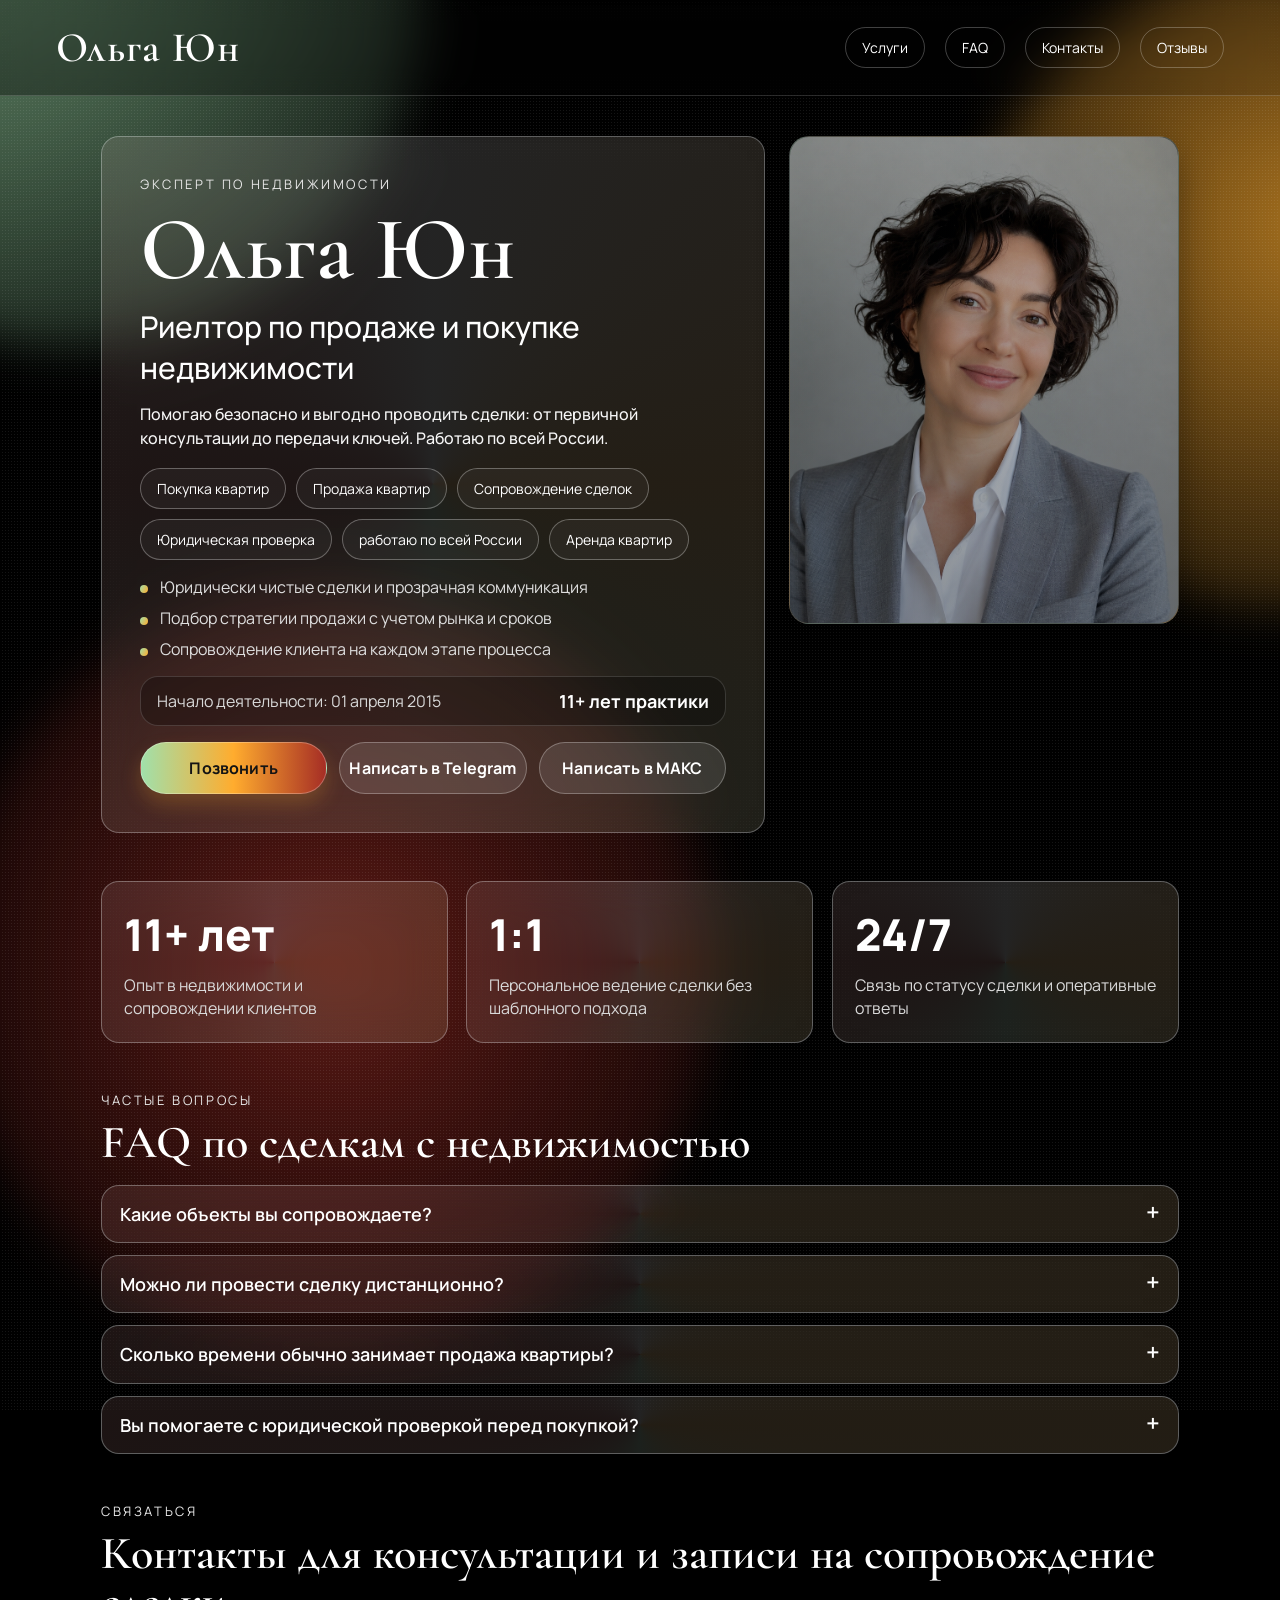
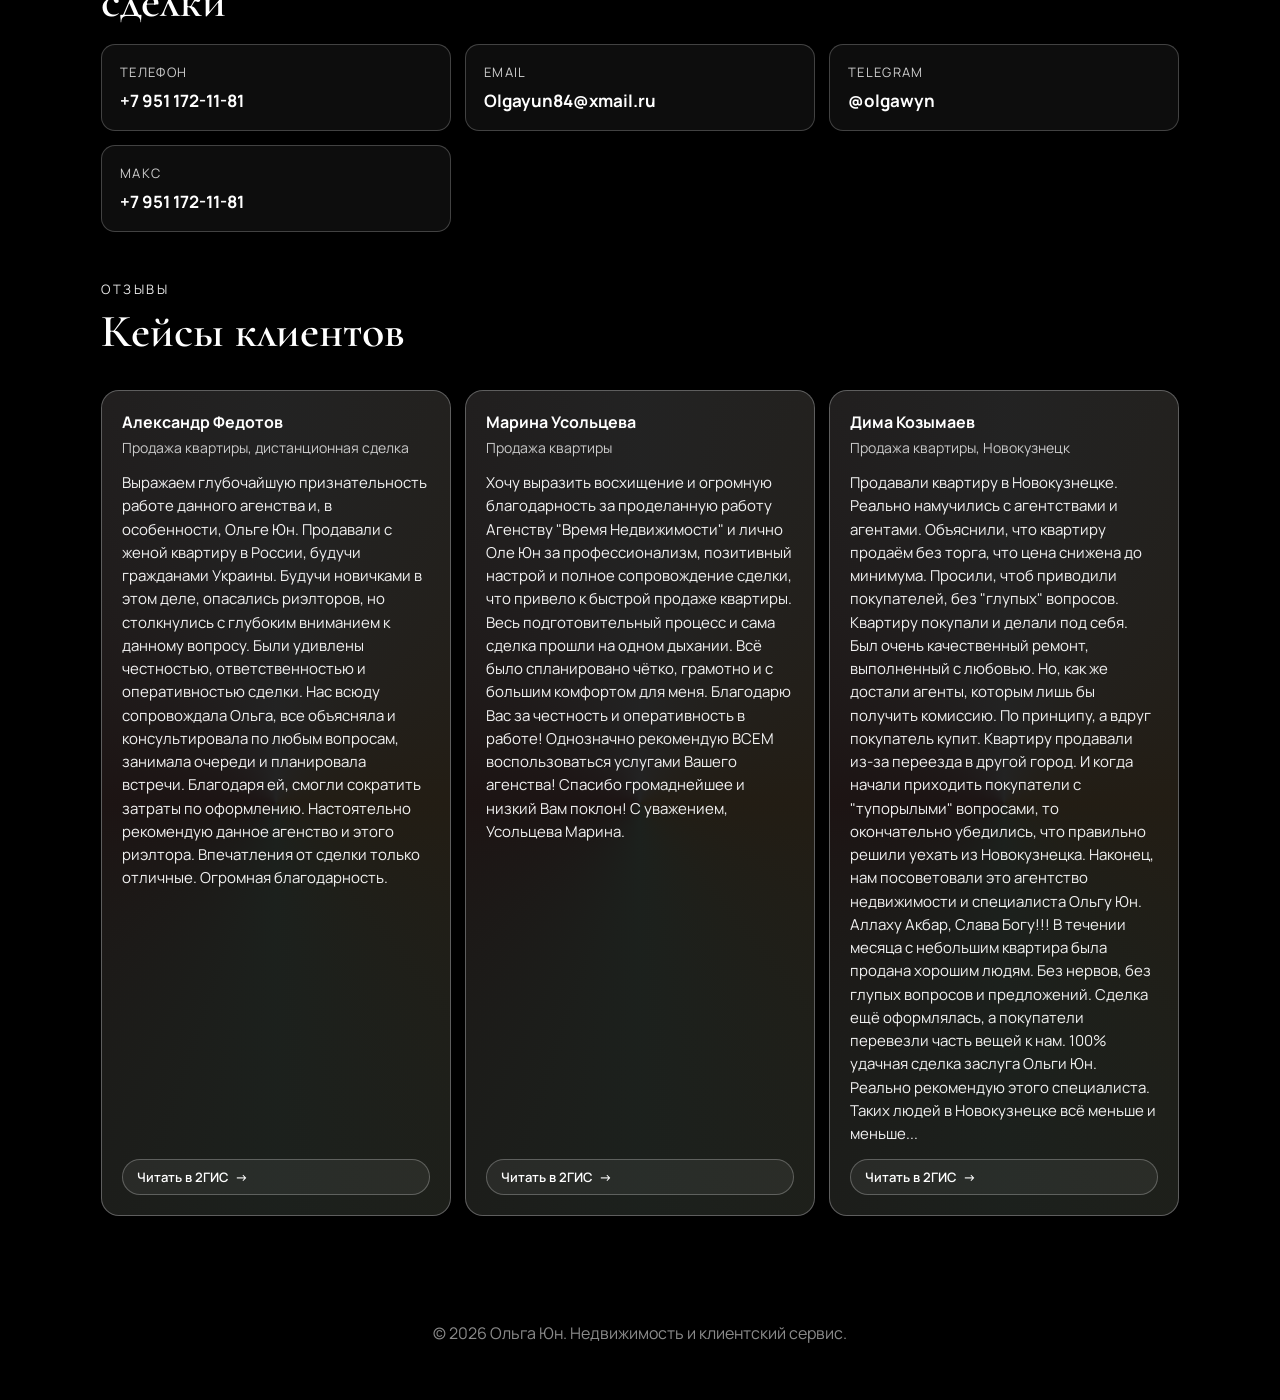
==== index.html @ 1b6e2bd0 "Add files via upload" ====
<!doctype html>
<html lang="ru-RU">
  <head>
    <meta charset="UTF-8" />
    <meta name="viewport" content="width=device-width, initial-scale=1.0" />
    <meta name="robots" content="index,follow,max-image-preview:large,max-snippet:-1,max-video-preview:-1" />
    <meta name="googlebot" content="index,follow,max-image-preview:large,max-snippet:-1,max-video-preview:-1" />
    <meta name="yandex" content="index,follow" />
    <meta name="author" content="Ольга Юн" />
    <meta name="theme-color" content="#000000" />
    <meta name="format-detection" content="telephone=yes" />
    <meta name="geo.region" content="RU" />
    <meta name="geo.placename" content="Россия" />
    <meta name="yandex-verification" content="b5b67bde465d5dd8" />

    <link rel="apple-touch-icon" sizes="180x180" href="/apple-touch-icon.png" />
    <link rel="icon" type="image/png" sizes="32x32" href="/favicon-32x32.png" />
    <link rel="icon" type="image/png" sizes="16x16" href="/favicon-16x16.png" />
    <link rel="icon" href="/favicon.ico" />
    <link rel="manifest" href="/site.webmanifest" />
    <link rel="canonical" href="https://olga-yun.ru/" />
    <link rel="alternate" hreflang="ru-RU" href="https://olga-yun.ru/" />
    <link rel="alternate" hreflang="x-default" href="https://olga-yun.ru/" />

    <link rel="preload" as="image" href="/image.png" fetchpriority="high" />

    <meta
      name="description"
      content="Риелтор Ольга Юн: покупка, продажа и юридически безопасное сопровождение сделок с недвижимостью по всей России. 11+ лет практики."
    />
    <meta
      name="keywords"
      content="риелтор, агент по недвижимости, продажа квартиры, купить квартиру, сопровождение сделки недвижимость, дистанционная сделка, риелтор по всей России"
    />

    <meta property="og:type" content="website" />
    <meta property="og:locale" content="ru_RU" />
    <meta property="og:site_name" content="Ольга Юн — Риелтор" />
    <meta
      property="og:title"
      content="Риелтор Ольга Юн — работаю по всей России"
    />
    <meta
      property="og:description"
      content="Профессиональное сопровождение покупки и продажи недвижимости: оценка, проверка документов, безопасные расчеты и сделка под ключ."
    />
    <meta property="og:url" content="https://olga-yun.ru/" />
    <meta property="og:image" content="https://olga-yun.ru/android-chrome-512x512.png" />
    <meta property="og:image:width" content="512" />
    <meta property="og:image:height" content="512" />
    <meta property="og:image:alt" content="Ольга Юн — риелтор" />

    <meta name="twitter:card" content="summary_large_image" />
    <meta
      name="twitter:title"
      content="Риелтор Ольга Юн — работаю по всей России"
    />
    <meta
      name="twitter:description"
      content="Сделки с недвижимостью по всей России: от стратегии продажи до передачи ключей."
    />
    <meta name="twitter:image" content="https://olga-yun.ru/android-chrome-512x512.png" />

    <title>Риелтор Ольга Юн | Сопровождение сделок с недвижимостью по всей России</title>
    <script type="module" crossorigin src="/index-CGpT41GU.js"></script>
    <link rel="stylesheet" crossorigin href="/index-ec7ZWQae.css">
  </head>
  <body>
    <div id="root"><div class="page-shell"><div class="backdrop" aria-hidden="true"><div class="orb orb-a"></div><div class="orb orb-b"></div><div class="orb orb-c"></div><div class="grain"></div></div><header class="top-nav"><span class="brand-mark">Ольга Юн</span><nav><a href="#services">Услуги</a><a href="#faq">FAQ</a><a href="#contacts">Контакты</a><a href="#reviews">Отзывы</a></nav></header><main class="content"><section id="services" class="hero-grid"><section class="photo-card reveal" data-reveal="true"><div class="photo-frame photo-frame--portrait"><img class="photo-image" src="/image.png" alt="Портрет Ольги Юн" loading="eager"/><div class="photo-edge-shade" aria-hidden="true"></div></div></section><article class="hero-card glass-card reveal" data-reveal="true"><p class="eyebrow">Эксперт по недвижимости</p><h1>Ольга Юн</h1><p class="lead">Риелтор по продаже и покупке недвижимости</p><p class="description">Помогаю безопасно и выгодно проводить сделки: от первичной консультации до передачи ключей. Работаю по всей России.</p><div class="tag-row"><span class="activity-tag">Покупка квартир</span><span class="activity-tag">Продажа квартир</span><span class="activity-tag">Сопровождение сделок</span><span class="activity-tag">Юридическая проверка</span><span class="activity-tag">работаю по всей России</span><span class="activity-tag">Аренда квартир</span></div><ul class="value-list"><li>Юридически чистые сделки и прозрачная коммуникация</li><li>Подбор стратегии продажи с учетом рынка и сроков</li><li>Сопровождение клиента на каждом этапе процесса</li></ul><div class="experience-line"><span>Начало деятельности: <!-- -->01 апреля 2015</span><strong>11<!-- -->+ лет практики</strong></div><div class="actions"><a class="primary-btn" href="tel:+79511721181">Позвонить</a><a class="ghost-btn" href="https://t.me/olgawyn" target="_blank" rel="noreferrer">Написать в Telegram</a><a class="ghost-btn" href="https://max.ru/u/f9LHodD0cOJdbl1NSS8zZmJtOGxijgiGOlLNstz_nhcj_lwuU9fuco1yhjs" target="_blank" rel="noreferrer">Написать в МАКС</a></div></article></section><section class="metrics reveal" data-reveal="true"><article class="metric-card glass-card"><p class="metric-value">11+ лет</p><p class="metric-caption">Опыт в недвижимости и сопровождении клиентов</p></article><article class="metric-card glass-card"><p class="metric-value">1:1</p><p class="metric-caption">Персональное ведение сделки без шаблонного подхода</p></article><article class="metric-card glass-card"><p class="metric-value">24/7</p><p class="metric-caption">Связь по статусу сделки и оперативные ответы</p></article></section><section id="faq" class="faq-section reveal" data-reveal="true"><header class="section-heading"><p class="eyebrow">Частые вопросы</p><h2>FAQ по сделкам с недвижимостью</h2></header><div class="faq-grid"><details class="faq-card glass-card reveal faq-card--reveal" data-reveal="true" style="transition-delay:90ms;transition-duration:620ms, 620ms;--reveal-x:-22px;--reveal-y:18px"><summary>Какие объекты вы сопровождаете?</summary><p>Сопровождаю сделки с квартирами и частными домами: от оценки объекта и маркетинга до безопасных расчетов и передачи ключей. Работаю по всей России.</p></details><details class="faq-card glass-card reveal faq-card--reveal" data-reveal="true" style="transition-delay:220ms;transition-duration:700ms, 700ms;--reveal-x:22px;--reveal-y:28px"><summary>Можно ли провести сделку дистанционно?</summary><p>Да. Для собственников и покупателей из любого города выстраиваю дистанционный процесс с онлайн-проверкой документов, доверенностями и поэтапным контролем сделки.</p></details><details class="faq-card glass-card reveal faq-card--reveal" data-reveal="true" style="transition-delay:350ms;transition-duration:620ms, 620ms;--reveal-x:-22px;--reveal-y:38px"><summary>Сколько времени обычно занимает продажа квартиры?</summary><p>Срок зависит от локации, цены и состояния объекта. На старте формирую стратегию с прогнозом по срокам экспозиции и планом действий для ускорения продажи.</p></details><details class="faq-card glass-card reveal faq-card--reveal" data-reveal="true" style="transition-delay:480ms;transition-duration:700ms, 700ms;--reveal-x:22px;--reveal-y:18px"><summary>Вы помогаете с юридической проверкой перед покупкой?</summary><p>Да. Проверяю собственников, историю перехода прав, обременения и риски по документам, чтобы минимизировать вероятность оспаривания сделки в будущем.</p></details></div></section><section id="contacts" class="contacts reveal" data-reveal="true"><header class="section-heading"><p class="eyebrow">Связаться</p><h2>Контакты для консультации и записи на сопровождение сделки</h2></header><ul class="contact-links"><li><a href="tel:+79511721181" rel="noreferrer"><span>Телефон</span><strong>+7 951 172-11-81</strong></a></li><li><a href="mailto:Olgayun84@xmail.ru" rel="noreferrer"><span>Email</span><strong>Olgayun84@xmail.ru</strong></a></li><li><a href="https://t.me/olgawyn" target="_blank" rel="noreferrer"><span>Telegram</span><strong>@olgawyn</strong></a></li><li><a href="https://max.ru/u/f9LHodD0cOJdbl1NSS8zZmJtOGxijgiGOlLNstz_nhcj_lwuU9fuco1yhjs" target="_blank" rel="noreferrer"><span>МАКС</span><strong>+7 951 172-11-81</strong></a></li></ul></section><section id="reviews"><section class="reviews reveal" data-reveal="true"><header class="section-heading"><p class="eyebrow">Отзывы</p><h2>Кейсы клиентов</h2></header><div class="reviews-grid"><article class="review-card glass-card"><div class="review-meta"><strong>Александр Федотов</strong><span>Продажа квартиры, дистанционная сделка</span></div><p class="review-text">Выражаем глубочайшую признательность работе данного агенства и, в особенности, Ольге Юн. Продавали с женой квартиру в России, будучи гражданами Украины. Будучи новичками в этом деле, опасались риэлторов, но столкнулись с глубоким вниманием к данному вопросу. Были удивлены честностью, ответственностью и оперативностью сделки. Нас всюду сопровождала Ольга, все объясняла и консультировала по любым вопросам, занимала очереди и планировала встречи. Благодаря ей, смогли сократить затраты по оформлению. Настоятельно рекомендую данное агенство и этого риэлтора. Впечатления от сделки только отличные. Огромная благодарность.</p><a class="review-source" href="https://2gis.com/reviews/844954211502492/review/12868748" target="_blank" rel="noopener noreferrer">Читать в 2ГИС<span aria-hidden="true">→</span></a></article><article class="review-card glass-card"><div class="review-meta"><strong>Марина Усольцева</strong><span>Продажа квартиры</span></div><p class="review-text">Хочу выразить восхищение и огромную благодарность за проделанную работу Агенству &quot;Время Недвижимости&quot; и лично Оле Юн за профессионализм, позитивный настрой и полное сопровождение сделки, что привело к быстрой продаже квартиры. Весь подготовительный процесс и сама сделка прошли на одном дыхании. Всё было спланировано чётко, грамотно и с большим комфортом для меня. Благодарю Вас за честность и оперативность в работе! Однозначно рекомендую ВСЕМ воспользоваться услугами Вашего агенства! Спасибо громаднейшее и низкий Вам поклон! С уважением, Усольцева Марина.</p><a class="review-source" href="https://2gis.ru/novokuznetsk/firm/844954211502492/tab/reviews/review/8947199" target="_blank" rel="noopener noreferrer">Читать в 2ГИС<span aria-hidden="true">→</span></a></article><article class="review-card glass-card"><div class="review-meta"><strong>Дима Козымаев</strong><span>Продажа квартиры, Новокузнецк</span></div><p class="review-text">Продавали квартиру в Новокузнецке. Реально намучились с агентствами и агентами. Объяснили, что квартиру продаём без торга, что цена снижена до минимума. Просили, чтоб приводили покупателей, без &quot;глупых&quot; вопросов. Квартиру покупали и делали под себя. Был очень качественный ремонт, выполненный с любовью. Но, как же достали агенты, которым лишь бы получить комиссию. По принципу, а вдруг покупатель купит. Квартиру продавали из-за переезда в другой город. И когда начали приходить покупатели с &quot;тупорылыми&quot; вопросами, то окончательно убедились, что правильно решили уехать из Новокузнецка. Наконец, нам посоветовали это агентство недвижимости и специалиста Ольгу Юн. Аллаху Акбар, Слава Богу!!! В течении месяца с небольшим квартира была продана хорошим людям. Без нервов, без глупых вопросов и предложений. Сделка ещё оформлялась, а покупатели перевезли часть вещей к нам. 100% удачная сделка заслуга Ольги Юн. Реально рекомендую этого специалиста. Таких людей в Новокузнецке всё меньше и меньше...</p><a class="review-source" href="https://2gis.ru/novokuznetsk/firm/844954211502492/tab/reviews/review/9299232" target="_blank" rel="noopener noreferrer">Читать в 2ГИС<span aria-hidden="true">→</span></a></article></div></section></section><script type="application/ld+json">{"@context":"https://schema.org","@type":"RealEstateAgent","@id":"https://olga-yun.ru/#realestateagent","name":"Ольга Юн","description":"Помогаю безопасно и выгодно проводить сделки: от первичной консультации до передачи ключей. Работаю по всей России.","areaServed":[{"@type":"Country","name":"Россия"}],"address":{"@type":"PostalAddress","addressCountry":"RU"},"telephone":"+7 951 172-11-81","email":"Olgayun84@xmail.ru","url":"https://olga-yun.ru/","image":"https://olga-yun.ru/image.png","priceRange":"₽₽","openingHoursSpecification":[{"@type":"OpeningHoursSpecification","dayOfWeek":["Monday","Tuesday","Wednesday","Thursday","Friday","Saturday","Sunday"],"opens":"09:00","closes":"21:00"}],"sameAs":["https://t.me/olgawyn"],"knowsAbout":["Продажа квартиры","Покупка недвижимости","Юридическое сопровождение сделки","Подбор недвижимости","Дистанционные сделки с недвижимостью"],"makesOffer":[{"@type":"Offer","itemOffered":{"@type":"Service","name":"Продажа квартир и вторичной недвижимости","description":"Помогаю оценить объект, подготовить пакет документов и согласовать безопасную форму расчетов по сделке.","areaServed":{"@type":"Country","name":"Россия"}}},{"@type":"Offer","itemOffered":{"@type":"Service","name":"Подбор и покупка недвижимости","description":"Сопровождаю покупателя от первичного брифа до регистрации права собственности с учетом бюджета и сроков.","areaServed":{"@type":"Country","name":"Россия"}}},{"@type":"Offer","itemOffered":{"@type":"Service","name":"Дистанционные сделки и сложные цепочки","description":"Веду удаленное сопровождение и цепочки с несколькими участниками, чтобы сделка прошла в запланированные сроки.","areaServed":{"@type":"Country","name":"Россия"}}},{"@type":"Offer","itemOffered":{"@type":"Service","name":"Юридическое сопровождение сделок","description":"Помогаю провести продажу, покупку или обмен недвижимости с фокусом на юридическую безопасность и прозрачные расчеты между сторонами.","areaServed":{"@type":"Country","name":"Россия"}}}]}</script><script type="application/ld+json">{"@context":"https://schema.org","@type":"Person","@id":"https://olga-yun.ru/#person","name":"Ольга Юн","jobTitle":"Риелтор по продаже и покупке недвижимости","description":"Помогаю безопасно и выгодно проводить сделки: от первичной консультации до передачи ключей. Работаю по всей России.","image":"https://olga-yun.ru/image.png","telephone":"+7 951 172-11-81","email":"Olgayun84@xmail.ru","url":"https://olga-yun.ru/","sameAs":["https://t.me/olgawyn"],"worksFor":{"@id":"https://olga-yun.ru/#realestateagent"},"areaServed":"Вся Россия"}</script><script type="application/ld+json">{"@context":"https://schema.org","@type":"BreadcrumbList","itemListElement":[{"@type":"ListItem","position":1,"name":"Главная","item":"https://olga-yun.ru/"},{"@type":"ListItem","position":2,"name":"Услуги риелтора","item":"https://olga-yun.ru/#services"},{"@type":"ListItem","position":3,"name":"FAQ","item":"https://olga-yun.ru/#faq"},{"@type":"ListItem","position":4,"name":"Контакты","item":"https://olga-yun.ru/#contacts"}]}</script><script type="application/ld+json">{"@context":"https://schema.org","@type":"FAQPage","mainEntity":[{"@type":"Question","name":"Какие объекты вы сопровождаете?","acceptedAnswer":{"@type":"Answer","text":"Сопровождаю сделки с квартирами и частными домами: от оценки объекта и маркетинга до безопасных расчетов и передачи ключей. Работаю по всей России."}},{"@type":"Question","name":"Можно ли провести сделку дистанционно?","acceptedAnswer":{"@type":"Answer","text":"Да. Для собственников и покупателей из любого города выстраиваю дистанционный процесс с онлайн-проверкой документов, доверенностями и поэтапным контролем сделки."}},{"@type":"Question","name":"Сколько времени обычно занимает продажа квартиры?","acceptedAnswer":{"@type":"Answer","text":"Срок зависит от локации, цены и состояния объекта. На старте формирую стратегию с прогнозом по срокам экспозиции и планом действий для ускорения продажи."}},{"@type":"Question","name":"Вы помогаете с юридической проверкой перед покупкой?","acceptedAnswer":{"@type":"Answer","text":"Да. Проверяю собственников, историю перехода прав, обременения и риски по документам, чтобы минимизировать вероятность оспаривания сделки в будущем."}}]}</script></main><footer class="footer"><p>© <!-- -->2026<!-- --> <!-- -->Ольга Юн<!-- -->. Недвижимость и клиентский сервис.</p></footer></div></div>
  </body>
</html>
---- index-ec7ZWQae.css ----
@import"https://fonts.googleapis.com/css2?family=Cormorant+Garamond:wght@500;600;700&family=Manrope:wght@300;400;500;600;700;800&display=swap";:root{--color-midnight-canvas: #000000;--color-frost-white: #ffffff;--color-deep-shadow: #181818;--color-whisper-gray: #8b8b8b;--color-misty-gray: #636363;--gradient-deep-ocean-gradient: linear-gradient( 90deg, rgb(160, 224, 171), rgb(255, 172, 46) 50%, rgb(165, 45, 37) );--font-roobert: "Manrope", ui-sans-serif, system-ui, -apple-system, sans-serif;--font-raleway: "Cormorant Garamond", "Times New Roman", serif;--text-body: 16px;--page-max-width: 1078px;--radius-card: 18px;--radius-pill: 75.024px;--glass-bg: rgba(255, 255, 255, .07);--glass-border: rgba(255, 255, 255, .32);--section-gap: 48px;--header-bg: linear-gradient(90deg, rgba(0, 0, 0, .35), rgba(0, 0, 0, .12))}*{box-sizing:border-box}html,body,#root{min-height:100%}html{scroll-padding-top:104px;background:var(--color-midnight-canvas);overscroll-behavior-y:none}body{position:relative;margin:0;font-family:var(--font-roobert);color:var(--color-frost-white);background:var(--color-midnight-canvas);font-size:var(--text-body);overflow-x:hidden;overscroll-behavior-y:none}body:before{content:"";position:fixed;left:0;right:0;top:0;height:env(safe-area-inset-top,0px);background:var(--header-bg);z-index:10;pointer-events:none}a{color:inherit;text-decoration:none}section[id]{scroll-margin-top:104px}.page-shell{position:relative;isolation:isolate}.backdrop{position:fixed;top:-40vmax;right:-40vmax;bottom:-40vmax;left:-40vmax;z-index:-3;pointer-events:none}.orb{position:absolute;border-radius:50%;mix-blend-mode:screen;filter:blur(24px);opacity:.75;animation:float 16s ease-in-out infinite}.orb-a{width:55vmax;height:55vmax;left:10%;top:8%;background:radial-gradient(circle at 30% 30%,#a0e0abf2,#1212120f)}.orb-b{width:50vmax;height:50vmax;right:8%;top:25%;animation-delay:-5s;background:radial-gradient(circle at 55% 40%,#ffac2ee0,#15151514)}.orb-c{width:60vmax;height:60vmax;left:20%;bottom:3%;animation-delay:-10s;background:radial-gradient(circle at 50% 50%,#a52d25b8,#00000014)}.grain{position:absolute;top:0;right:0;bottom:0;left:0;opacity:.16;background-image:radial-gradient(rgba(255,255,255,.5) .4px,transparent .4px);background-size:3px 3px}.top-nav{position:sticky;top:0;z-index:11;isolation:isolate;display:flex;justify-content:space-between;align-items:center;padding:calc(22px + env(safe-area-inset-top,0px)) clamp(20px,5vw,56px) 22px;-webkit-backdrop-filter:blur(14px);backdrop-filter:blur(14px);border-bottom:1px solid rgba(255,255,255,.16);background:var(--header-bg)}.brand-mark{font-family:var(--font-raleway);font-size:clamp(30px,4vw,42px);font-weight:600;letter-spacing:.02em;white-space:nowrap}.top-nav nav{display:flex;gap:20px;flex-wrap:wrap}.top-nav nav a{padding:10px 16px;border-radius:var(--radius-pill);border:1px solid rgba(255,255,255,.25);font-size:14px;transition:transform .22s ease,background-color .22s ease}.top-nav nav a:hover{transform:translateY(-2px);background-color:#ffffff1f}.content{width:min(var(--page-max-width),calc(100% - 40px));margin:0 auto;padding:40px 0 72px;display:grid;gap:var(--section-gap)}.hero-grid{display:grid;grid-template-columns:minmax(0,1fr) minmax(280px,390px);grid-template-areas:"info photo";gap:24px;align-items:start}.glass-card{--tilt-x: 0deg;--tilt-y: 0deg;position:relative;background:var(--glass-bg);border:1px solid var(--glass-border);border-radius:var(--radius-card);-webkit-backdrop-filter:blur(20px);backdrop-filter:blur(20px);overflow:hidden;transform:perspective(1100px) rotateX(var(--tilt-x)) rotateY(var(--tilt-y));transition:transform .25s ease,border-color .25s ease}.glass-card:before{content:"";position:absolute;top:-120%;right:-30%;bottom:-120%;left:-30%;background:conic-gradient(from 0deg,#ffffff59,#ffac2e59,#a0e0ab59,#a52d2559,#ffffff59);animation:spin 14s linear infinite;opacity:.2}.glass-card>*{position:relative;z-index:1}.hero-card{grid-area:info;padding:clamp(24px,3vw,38px);display:grid;gap:14px}.eyebrow{margin:0;font-size:13px;text-transform:uppercase;letter-spacing:.2em;color:#e7e7e7}.hero-card h1{margin:0;font-family:var(--font-raleway);font-size:clamp(48px,7vw,92px);font-weight:600;line-height:.95}.lead{margin:0;font-size:clamp(20px,2.8vw,30px);font-weight:500}.description{margin:0;max-width:62ch;line-height:1.5;color:#f7f7f7;font-weight:500}.service-territory{margin:0;color:#e5e5e5;font-size:15px;line-height:1.5}.hero-lorem{margin:0;color:#d9d9d9;line-height:1.58;font-size:15px}.tag-row{display:flex;gap:10px;flex-wrap:wrap;margin-top:4px}.activity-tag{border:1px solid rgba(255,255,255,.3);border-radius:var(--radius-pill);padding:10px 16px;font-size:14px;background-color:#ffffff0a}.value-list{margin:2px 0 0;padding:0;list-style:none;display:grid;gap:8px}.value-list li{position:relative;padding-left:20px;color:#dfdfdf;line-height:1.45}.value-list li:before{content:"";position:absolute;left:0;top:.58em;width:8px;height:8px;border-radius:50%;background:linear-gradient(120deg,#a0e0ab,#ffac2e)}.experience-line{display:flex;gap:14px;justify-content:space-between;align-items:center;padding:12px 16px;border-radius:var(--radius-card);background:#00000047;border:1px solid rgba(255,255,255,.15);flex-wrap:wrap}.experience-line span{color:#d9d9d9}.experience-line strong{font-size:18px}.actions{display:flex;gap:12px;flex-wrap:nowrap;margin-top:2px}.primary-btn,.ghost-btn{flex:1 1 0;display:inline-flex;align-items:center;justify-content:center;min-height:52px;min-width:0;border-radius:var(--radius-pill);padding:12px 16px;border:1px solid rgba(255,255,255,.28);font-size:16px;font-weight:700;line-height:1;letter-spacing:.01em;white-space:nowrap;position:relative;overflow:hidden;transition:transform .22s ease,box-shadow .22s ease,background-color .22s ease}.primary-btn{background-image:var(--gradient-deep-ocean-gradient);color:#141414;box-shadow:0 10px 20px #ffac2e38}.ghost-btn{background-color:#ffffff1c;color:#fff}.primary-btn:after,.ghost-btn:after{content:"";position:absolute;top:-40%;right:-40%;bottom:-40%;left:-40%;background:linear-gradient(120deg,#fff0,#ffffff57,#fff0);transform:translate(-110%) rotate(12deg);transition:transform .34s ease}.primary-btn:hover,.ghost-btn:hover{transform:translateY(-2px);box-shadow:0 12px 24px #00000038}.primary-btn:hover:after,.ghost-btn:hover:after{transform:translate(110%) rotate(12deg)}.photo-card{grid-area:photo;align-self:start;justify-self:end;width:min(100%,390px);padding:0;display:block}.photo-frame{width:100%;aspect-ratio:4 / 5;max-width:none;border-radius:20px;border:1px solid rgba(255,255,255,.24);display:block;position:relative;overflow:hidden;isolation:isolate;background:radial-gradient(130% 100% at 14% 12%,#a0e0ab42,#a0e0ab00),radial-gradient(100% 90% at 84% 100%,#ffac2e47,#ffac2e00),#090c0eeb;margin:0;box-shadow:inset 0 0 0 1px #ffffff14,0 16px 34px #00000057}.photo-frame--portrait{background-color:#020406e6}.photo-image{width:100%;height:100%;display:block;object-fit:cover;object-position:center 18%;transform:scale(1.02);filter:saturate(1.06) contrast(1.04)}.photo-fallback{position:absolute;top:0;right:0;bottom:0;left:0;display:grid;place-items:center}.photo-fallback-glow{position:absolute;top:0;right:0;bottom:0;left:0;background:radial-gradient(90% 80% at 20% 14%,#d5e9d938,#d5e9d900),radial-gradient(80% 84% at 84% 90%,#c67e3347,#c67e3300)}.photo-fallback-silhouette{position:absolute;bottom:0;width:76%;height:84%;border-radius:999px 999px 24px 24px;background:linear-gradient(180deg,#e5e8ebf0,#c7cdd4e6);box-shadow:inset 0 0 0 1px #ffffff42}.photo-fallback-silhouette:before{content:"";position:absolute;top:8%;left:50%;width:46%;aspect-ratio:1 / 1;transform:translate(-50%);border-radius:50%;background:linear-gradient(180deg,#f5f8faf5,#e1e6eceb)}.photo-fallback-silhouette:after{content:"";position:absolute;left:50%;bottom:0;width:84%;height:64%;transform:translate(-50%);border-radius:999px 999px 20px 20px;background:linear-gradient(180deg,#232a34eb,#10141af2)}.photo-edge-shade{position:absolute;top:0;right:0;bottom:0;left:0;pointer-events:none;background:linear-gradient(180deg,#05080c0a,#05080c5c),radial-gradient(130% 100% at 0% 50%,#00000038,#0000);z-index:2}.metrics{display:grid;grid-template-columns:repeat(3,minmax(0,1fr));gap:18px}.metric-card{padding:22px;min-height:150px;display:grid;align-content:space-between;gap:10px}.metric-value{margin:0;font-size:clamp(28px,4vw,44px);font-weight:800}.metric-caption{margin:0;color:#dadada;line-height:1.45}.section-heading{display:grid;gap:10px;margin-bottom:18px}.section-heading h2{margin:0;font-size:clamp(28px,4.5vw,46px);font-family:var(--font-raleway);font-weight:600;line-height:1.04}.section-subtext{margin:0;color:#d8d8d8;line-height:1.52;max-width:72ch}.regional-grid{display:grid;grid-template-columns:repeat(3,minmax(0,1fr));gap:14px}.regional-card{padding:18px;display:grid;gap:12px}.regional-card h3{margin:0;font-size:22px;line-height:1.2;font-family:var(--font-raleway);font-weight:600}.regional-card p{margin:0;line-height:1.5;color:#ececec}.regional-card ul{margin:0;padding-left:20px;display:grid;gap:7px}.regional-card li{color:#dfdfdf;line-height:1.45}.faq-grid{display:grid;gap:12px}.faq-card{padding:16px 18px}.faq-card--reveal{transform:translate(var(--reveal-x, 0px),var(--reveal-y, 24px));transition-property:opacity,transform;transition-timing-function:cubic-bezier(.22,1,.36,1)}.faq-card--reveal.is-visible{transform:translate(0)}.faq-card summary{cursor:pointer;font-size:18px;font-weight:600;line-height:1.35;list-style:none;font-family:var(--font-roobert)}.faq-card summary::-webkit-details-marker{display:none}.faq-card summary:after{content:"+";float:right;font-size:24px;line-height:.8}.faq-card[open] summary:after{content:"−"}.faq-card p{margin:12px 0 0;color:#e2e2e2;line-height:1.55}.contact-links{margin:0;padding:0;list-style:none;display:grid;grid-template-columns:repeat(3,minmax(0,1fr));gap:14px}.contact-links li a{display:grid;gap:8px;padding:18px;border-radius:14px;border:1px solid rgba(255,255,255,.22);background:#ffffff0d;transition:transform .22s ease,background-color .22s ease}.contact-links li a:hover{transform:translateY(-3px);background:#ffffff1c}.contact-links span{color:#cdcdcd;font-size:13px;text-transform:uppercase;letter-spacing:.1em}.contact-links strong{font-size:17px;word-break:break-word}.reviews{display:grid;gap:16px}.reviews-grid{display:grid;grid-template-columns:repeat(3,minmax(0,1fr));gap:14px}.review-card{padding:20px;display:grid;gap:14px;grid-template-rows:auto 1fr auto;align-content:start}.review-text{margin:0;line-height:1.55;color:#f2f2f2;font-size:15px;white-space:pre-line}.review-meta{display:grid;gap:5px}.review-meta strong{font-size:16px}.review-meta span{color:#cbcbcb;font-size:14px}.review-source{display:inline-flex;align-items:center;gap:6px;align-self:start;padding:8px 14px;border-radius:var(--radius-pill);border:1px solid rgba(255,255,255,.25);background:#ffffff0f;font-size:13px;font-weight:600;color:#fff;transition:transform .22s ease,background-color .22s ease}.review-source:hover{transform:translateY(-2px);background:#ffffff24}.footer{padding:18px 20px 40px;text-align:center;color:var(--color-whisper-gray)}.reveal{opacity:0;transform:translateY(32px);transition:opacity .56s ease,transform .56s ease}.reveal.is-visible{opacity:1;transform:translateY(0)}@keyframes float{0%,to{transform:translateZ(0) scale(1)}50%{transform:translate3d(0,-4%,0) scale(1.03)}}@keyframes spin{0%{transform:rotate(0)}to{transform:rotate(360deg)}}@media (max-width: 860px){.hero-grid{grid-template-columns:1fr;grid-template-areas:"photo" "info";gap:18px}.photo-card{justify-self:center;width:min(100%,360px)}.metrics,.regional-grid,.contact-links,.reviews-grid{grid-template-columns:1fr 1fr}}@media (max-width: 680px){.top-nav{flex-direction:row;align-items:center;justify-content:space-between;gap:10px;padding:calc(12px + env(safe-area-inset-top,0px)) 14px 12px}.top-nav nav{flex:0 1 auto;justify-content:flex-end;flex-wrap:nowrap!important;gap:6px;min-width:0}.top-nav nav a{display:inline-flex;align-items:center;padding:8px 12px;font-size:13px;line-height:1;white-space:nowrap}.brand-mark{font-size:24px;line-height:1}.content{width:min(var(--page-max-width),calc(100% - 26px));gap:32px;padding-top:24px}.photo-card{width:min(100%,300px)}.photo-frame{width:100%;aspect-ratio:4 / 5}.metrics,.regional-grid,.contact-links,.reviews-grid{grid-template-columns:1fr}.actions{flex-direction:column}.primary-btn,.ghost-btn{text-align:center;width:100%}}@media (max-width: 480px){.top-nav{column-gap:8px;padding:calc(10px + env(safe-area-inset-top,0px)) 12px 10px}.top-nav nav{gap:4px}.top-nav nav a{padding:7px 9px;font-size:12px}.brand-mark{font-size:22px;letter-spacing:0}}@media (max-width: 380px){.top-nav{column-gap:6px;padding-inline:10px}.top-nav nav{gap:3px}.top-nav nav a{padding:6px 7px;font-size:11px}.brand-mark{font-size:20px}}@media (prefers-reduced-motion: reduce){*,*:before,*:after{animation:none!important;transition:none!important;scroll-behavior:auto!important}.reveal{opacity:1;transform:none}}
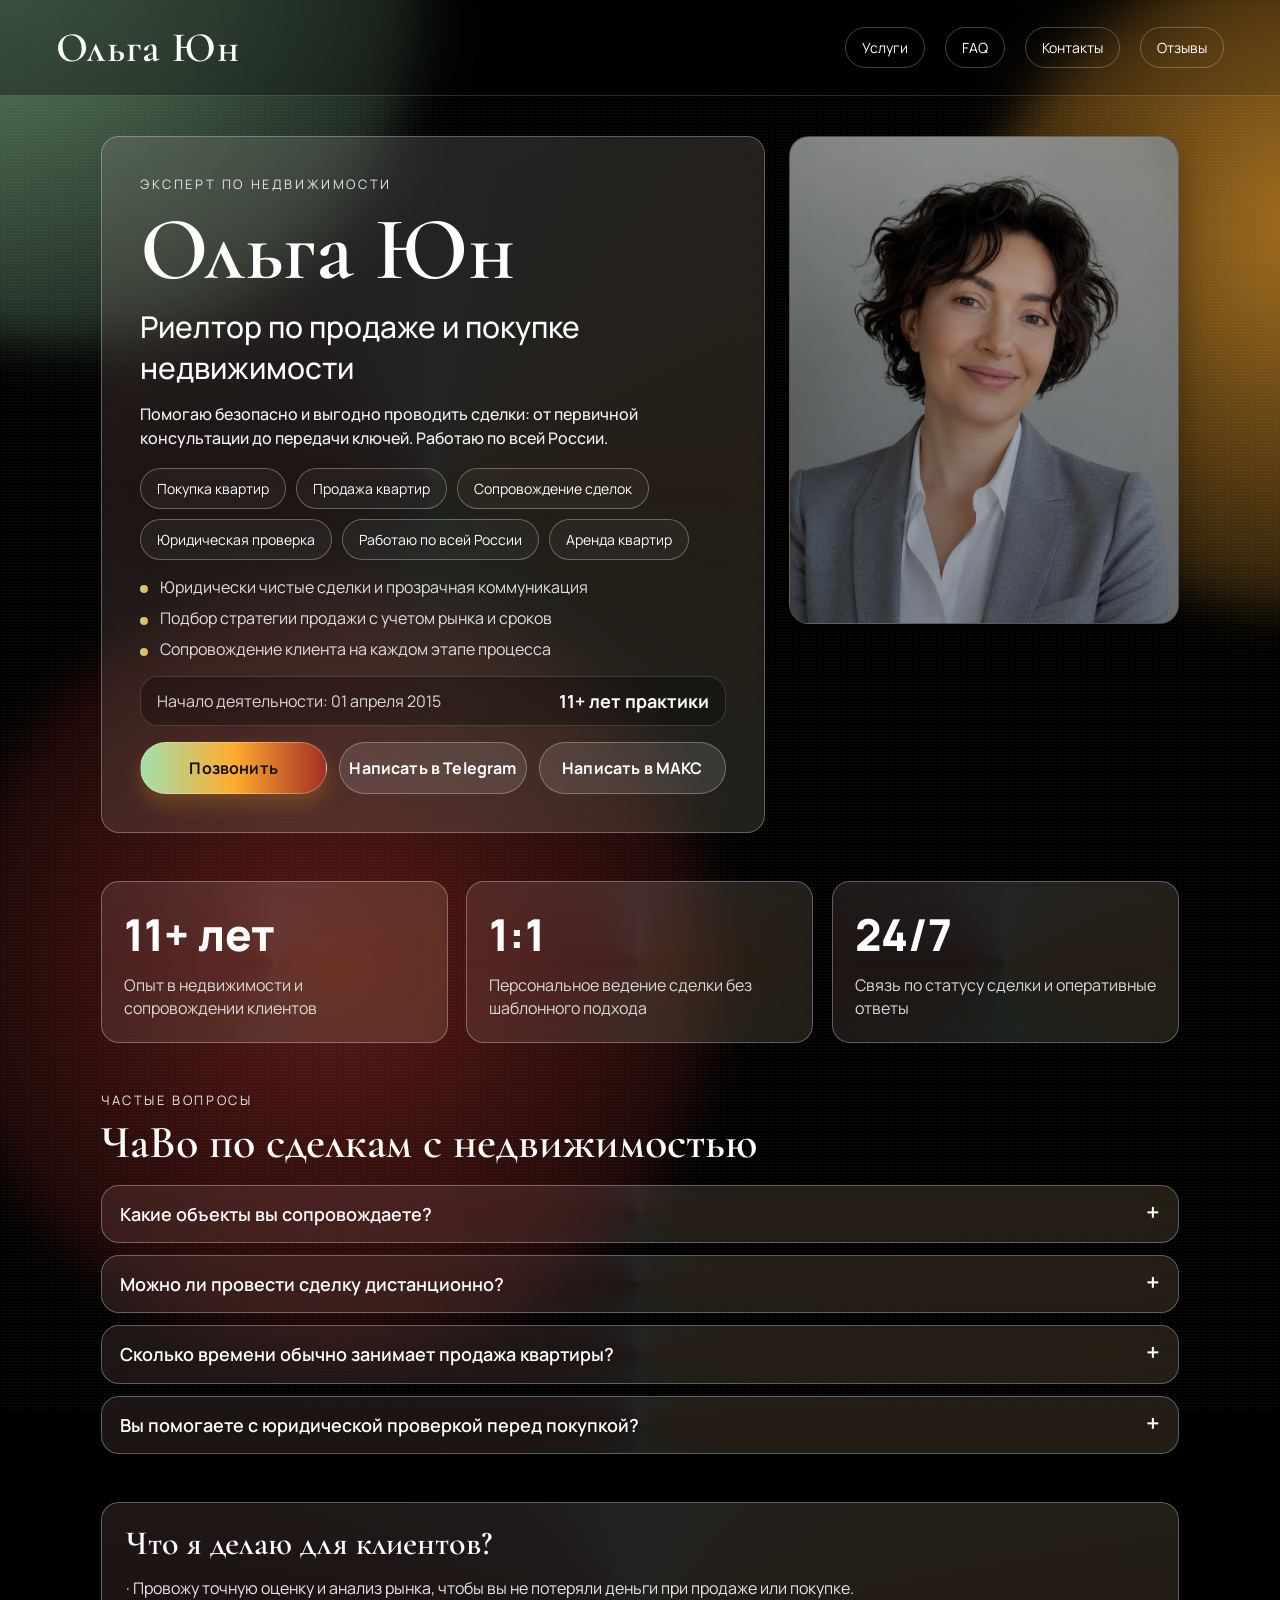
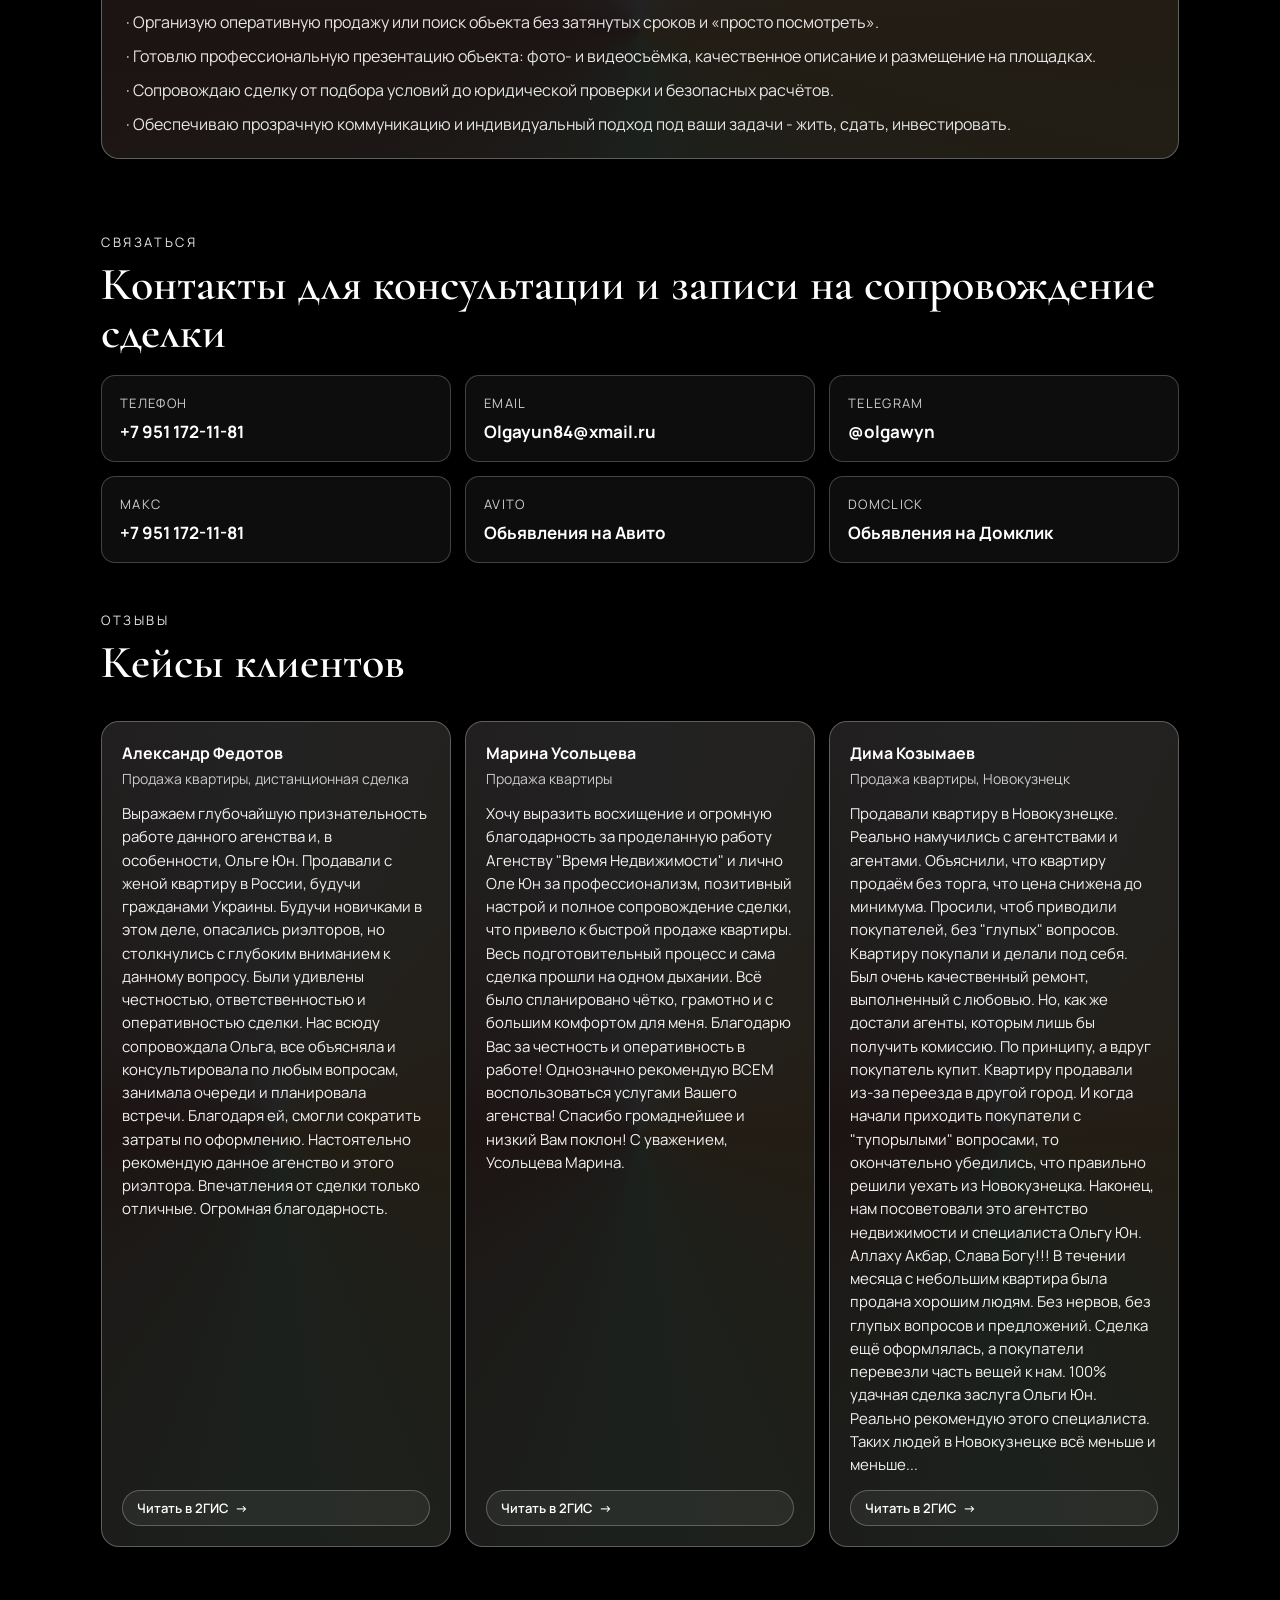
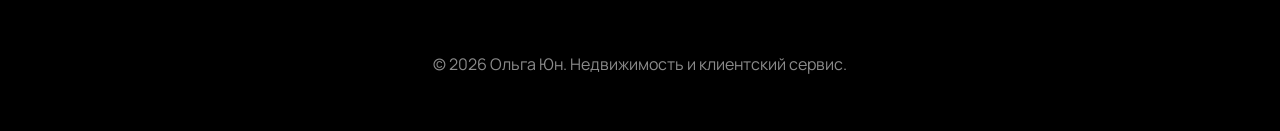
==== commit b46b7921: "Add files via upload" ====
--- a/index.html
+++ b/index.html
@@ -45,9 +45,9 @@
       content="Профессиональное сопровождение покупки и продажи недвижимости: оценка, проверка документов, безопасные расчеты и сделка под ключ."
     />
     <meta property="og:url" content="https://olga-yun.ru/" />
-    <meta property="og:image" content="https://olga-yun.ru/android-chrome-512x512.png" />
-    <meta property="og:image:width" content="512" />
-    <meta property="og:image:height" content="512" />
+    <meta property="og:image" content="https://olga-yun.ru/image.png" />
+    <meta property="og:image:width" content="941" />
+    <meta property="og:image:height" content="1672" />
     <meta property="og:image:alt" content="Ольга Юн — риелтор" />
 
     <meta name="twitter:card" content="summary_large_image" />
@@ -59,13 +59,13 @@
       name="twitter:description"
       content="Сделки с недвижимостью по всей России: от стратегии продажи до передачи ключей."
     />
-    <meta name="twitter:image" content="https://olga-yun.ru/android-chrome-512x512.png" />
+    <meta name="twitter:image" content="https://olga-yun.ru/image.png" />
 
     <title>Риелтор Ольга Юн | Сопровождение сделок с недвижимостью по всей России</title>
-    <script type="module" crossorigin src="/index-CGpT41GU.js"></script>
-    <link rel="stylesheet" crossorigin href="/index-ec7ZWQae.css">
+    <script type="module" crossorigin src="/index-D3MCAqJw.js"></script>
+    <link rel="stylesheet" crossorigin href="/index-BSH1xPRF.css">
   </head>
   <body>
-    <div id="root"><div class="page-shell"><div class="backdrop" aria-hidden="true"><div class="orb orb-a"></div><div class="orb orb-b"></div><div class="orb orb-c"></div><div class="grain"></div></div><header class="top-nav"><span class="brand-mark">Ольга Юн</span><nav><a href="#services">Услуги</a><a href="#faq">FAQ</a><a href="#contacts">Контакты</a><a href="#reviews">Отзывы</a></nav></header><main class="content"><section id="services" class="hero-grid"><section class="photo-card reveal" data-reveal="true"><div class="photo-frame photo-frame--portrait"><img class="photo-image" src="/image.png" alt="Портрет Ольги Юн" loading="eager"/><div class="photo-edge-shade" aria-hidden="true"></div></div></section><article class="hero-card glass-card reveal" data-reveal="true"><p class="eyebrow">Эксперт по недвижимости</p><h1>Ольга Юн</h1><p class="lead">Риелтор по продаже и покупке недвижимости</p><p class="description">Помогаю безопасно и выгодно проводить сделки: от первичной консультации до передачи ключей. Работаю по всей России.</p><div class="tag-row"><span class="activity-tag">Покупка квартир</span><span class="activity-tag">Продажа квартир</span><span class="activity-tag">Сопровождение сделок</span><span class="activity-tag">Юридическая проверка</span><span class="activity-tag">работаю по всей России</span><span class="activity-tag">Аренда квартир</span></div><ul class="value-list"><li>Юридически чистые сделки и прозрачная коммуникация</li><li>Подбор стратегии продажи с учетом рынка и сроков</li><li>Сопровождение клиента на каждом этапе процесса</li></ul><div class="experience-line"><span>Начало деятельности: <!-- -->01 апреля 2015</span><strong>11<!-- -->+ лет практики</strong></div><div class="actions"><a class="primary-btn" href="tel:+79511721181">Позвонить</a><a class="ghost-btn" href="https://t.me/olgawyn" target="_blank" rel="noreferrer">Написать в Telegram</a><a class="ghost-btn" href="https://max.ru/u/f9LHodD0cOJdbl1NSS8zZmJtOGxijgiGOlLNstz_nhcj_lwuU9fuco1yhjs" target="_blank" rel="noreferrer">Написать в МАКС</a></div></article></section><section class="metrics reveal" data-reveal="true"><article class="metric-card glass-card"><p class="metric-value">11+ лет</p><p class="metric-caption">Опыт в недвижимости и сопровождении клиентов</p></article><article class="metric-card glass-card"><p class="metric-value">1:1</p><p class="metric-caption">Персональное ведение сделки без шаблонного подхода</p></article><article class="metric-card glass-card"><p class="metric-value">24/7</p><p class="metric-caption">Связь по статусу сделки и оперативные ответы</p></article></section><section id="faq" class="faq-section reveal" data-reveal="true"><header class="section-heading"><p class="eyebrow">Частые вопросы</p><h2>FAQ по сделкам с недвижимостью</h2></header><div class="faq-grid"><details class="faq-card glass-card reveal faq-card--reveal" data-reveal="true" style="transition-delay:90ms;transition-duration:620ms, 620ms;--reveal-x:-22px;--reveal-y:18px"><summary>Какие объекты вы сопровождаете?</summary><p>Сопровождаю сделки с квартирами и частными домами: от оценки объекта и маркетинга до безопасных расчетов и передачи ключей. Работаю по всей России.</p></details><details class="faq-card glass-card reveal faq-card--reveal" data-reveal="true" style="transition-delay:220ms;transition-duration:700ms, 700ms;--reveal-x:22px;--reveal-y:28px"><summary>Можно ли провести сделку дистанционно?</summary><p>Да. Для собственников и покупателей из любого города выстраиваю дистанционный процесс с онлайн-проверкой документов, доверенностями и поэтапным контролем сделки.</p></details><details class="faq-card glass-card reveal faq-card--reveal" data-reveal="true" style="transition-delay:350ms;transition-duration:620ms, 620ms;--reveal-x:-22px;--reveal-y:38px"><summary>Сколько времени обычно занимает продажа квартиры?</summary><p>Срок зависит от локации, цены и состояния объекта. На старте формирую стратегию с прогнозом по срокам экспозиции и планом действий для ускорения продажи.</p></details><details class="faq-card glass-card reveal faq-card--reveal" data-reveal="true" style="transition-delay:480ms;transition-duration:700ms, 700ms;--reveal-x:22px;--reveal-y:18px"><summary>Вы помогаете с юридической проверкой перед покупкой?</summary><p>Да. Проверяю собственников, историю перехода прав, обременения и риски по документам, чтобы минимизировать вероятность оспаривания сделки в будущем.</p></details></div></section><section id="contacts" class="contacts reveal" data-reveal="true"><header class="section-heading"><p class="eyebrow">Связаться</p><h2>Контакты для консультации и записи на сопровождение сделки</h2></header><ul class="contact-links"><li><a href="tel:+79511721181" rel="noreferrer"><span>Телефон</span><strong>+7 951 172-11-81</strong></a></li><li><a href="mailto:Olgayun84@xmail.ru" rel="noreferrer"><span>Email</span><strong>Olgayun84@xmail.ru</strong></a></li><li><a href="https://t.me/olgawyn" target="_blank" rel="noreferrer"><span>Telegram</span><strong>@olgawyn</strong></a></li><li><a href="https://max.ru/u/f9LHodD0cOJdbl1NSS8zZmJtOGxijgiGOlLNstz_nhcj_lwuU9fuco1yhjs" target="_blank" rel="noreferrer"><span>МАКС</span><strong>+7 951 172-11-81</strong></a></li></ul></section><section id="reviews"><section class="reviews reveal" data-reveal="true"><header class="section-heading"><p class="eyebrow">Отзывы</p><h2>Кейсы клиентов</h2></header><div class="reviews-grid"><article class="review-card glass-card"><div class="review-meta"><strong>Александр Федотов</strong><span>Продажа квартиры, дистанционная сделка</span></div><p class="review-text">Выражаем глубочайшую признательность работе данного агенства и, в особенности, Ольге Юн. Продавали с женой квартиру в России, будучи гражданами Украины. Будучи новичками в этом деле, опасались риэлторов, но столкнулись с глубоким вниманием к данному вопросу. Были удивлены честностью, ответственностью и оперативностью сделки. Нас всюду сопровождала Ольга, все объясняла и консультировала по любым вопросам, занимала очереди и планировала встречи. Благодаря ей, смогли сократить затраты по оформлению. Настоятельно рекомендую данное агенство и этого риэлтора. Впечатления от сделки только отличные. Огромная благодарность.</p><a class="review-source" href="https://2gis.com/reviews/844954211502492/review/12868748" target="_blank" rel="noopener noreferrer">Читать в 2ГИС<span aria-hidden="true">→</span></a></article><article class="review-card glass-card"><div class="review-meta"><strong>Марина Усольцева</strong><span>Продажа квартиры</span></div><p class="review-text">Хочу выразить восхищение и огромную благодарность за проделанную работу Агенству &quot;Время Недвижимости&quot; и лично Оле Юн за профессионализм, позитивный настрой и полное сопровождение сделки, что привело к быстрой продаже квартиры. Весь подготовительный процесс и сама сделка прошли на одном дыхании. Всё было спланировано чётко, грамотно и с большим комфортом для меня. Благодарю Вас за честность и оперативность в работе! Однозначно рекомендую ВСЕМ воспользоваться услугами Вашего агенства! Спасибо громаднейшее и низкий Вам поклон! С уважением, Усольцева Марина.</p><a class="review-source" href="https://2gis.ru/novokuznetsk/firm/844954211502492/tab/reviews/review/8947199" target="_blank" rel="noopener noreferrer">Читать в 2ГИС<span aria-hidden="true">→</span></a></article><article class="review-card glass-card"><div class="review-meta"><strong>Дима Козымаев</strong><span>Продажа квартиры, Новокузнецк</span></div><p class="review-text">Продавали квартиру в Новокузнецке. Реально намучились с агентствами и агентами. Объяснили, что квартиру продаём без торга, что цена снижена до минимума. Просили, чтоб приводили покупателей, без &quot;глупых&quot; вопросов. Квартиру покупали и делали под себя. Был очень качественный ремонт, выполненный с любовью. Но, как же достали агенты, которым лишь бы получить комиссию. По принципу, а вдруг покупатель купит. Квартиру продавали из-за переезда в другой город. И когда начали приходить покупатели с &quot;тупорылыми&quot; вопросами, то окончательно убедились, что правильно решили уехать из Новокузнецка. Наконец, нам посоветовали это агентство недвижимости и специалиста Ольгу Юн. Аллаху Акбар, Слава Богу!!! В течении месяца с небольшим квартира была продана хорошим людям. Без нервов, без глупых вопросов и предложений. Сделка ещё оформлялась, а покупатели перевезли часть вещей к нам. 100% удачная сделка заслуга Ольги Юн. Реально рекомендую этого специалиста. Таких людей в Новокузнецке всё меньше и меньше...</p><a class="review-source" href="https://2gis.ru/novokuznetsk/firm/844954211502492/tab/reviews/review/9299232" target="_blank" rel="noopener noreferrer">Читать в 2ГИС<span aria-hidden="true">→</span></a></article></div></section></section><script type="application/ld+json">{"@context":"https://schema.org","@type":"RealEstateAgent","@id":"https://olga-yun.ru/#realestateagent","name":"Ольга Юн","description":"Помогаю безопасно и выгодно проводить сделки: от первичной консультации до передачи ключей. Работаю по всей России.","areaServed":[{"@type":"Country","name":"Россия"}],"address":{"@type":"PostalAddress","addressCountry":"RU"},"telephone":"+7 951 172-11-81","email":"Olgayun84@xmail.ru","url":"https://olga-yun.ru/","image":"https://olga-yun.ru/image.png","priceRange":"₽₽","openingHoursSpecification":[{"@type":"OpeningHoursSpecification","dayOfWeek":["Monday","Tuesday","Wednesday","Thursday","Friday","Saturday","Sunday"],"opens":"09:00","closes":"21:00"}],"sameAs":["https://t.me/olgawyn"],"knowsAbout":["Продажа квартиры","Покупка недвижимости","Юридическое сопровождение сделки","Подбор недвижимости","Дистанционные сделки с недвижимостью"],"makesOffer":[{"@type":"Offer","itemOffered":{"@type":"Service","name":"Продажа квартир и вторичной недвижимости","description":"Помогаю оценить объект, подготовить пакет документов и согласовать безопасную форму расчетов по сделке.","areaServed":{"@type":"Country","name":"Россия"}}},{"@type":"Offer","itemOffered":{"@type":"Service","name":"Подбор и покупка недвижимости","description":"Сопровождаю покупателя от первичного брифа до регистрации права собственности с учетом бюджета и сроков.","areaServed":{"@type":"Country","name":"Россия"}}},{"@type":"Offer","itemOffered":{"@type":"Service","name":"Дистанционные сделки и сложные цепочки","description":"Веду удаленное сопровождение и цепочки с несколькими участниками, чтобы сделка прошла в запланированные сроки.","areaServed":{"@type":"Country","name":"Россия"}}},{"@type":"Offer","itemOffered":{"@type":"Service","name":"Юридическое сопровождение сделок","description":"Помогаю провести продажу, покупку или обмен недвижимости с фокусом на юридическую безопасность и прозрачные расчеты между сторонами.","areaServed":{"@type":"Country","name":"Россия"}}}]}</script><script type="application/ld+json">{"@context":"https://schema.org","@type":"Person","@id":"https://olga-yun.ru/#person","name":"Ольга Юн","jobTitle":"Риелтор по продаже и покупке недвижимости","description":"Помогаю безопасно и выгодно проводить сделки: от первичной консультации до передачи ключей. Работаю по всей России.","image":"https://olga-yun.ru/image.png","telephone":"+7 951 172-11-81","email":"Olgayun84@xmail.ru","url":"https://olga-yun.ru/","sameAs":["https://t.me/olgawyn"],"worksFor":{"@id":"https://olga-yun.ru/#realestateagent"},"areaServed":"Вся Россия"}</script><script type="application/ld+json">{"@context":"https://schema.org","@type":"BreadcrumbList","itemListElement":[{"@type":"ListItem","position":1,"name":"Главная","item":"https://olga-yun.ru/"},{"@type":"ListItem","position":2,"name":"Услуги риелтора","item":"https://olga-yun.ru/#services"},{"@type":"ListItem","position":3,"name":"FAQ","item":"https://olga-yun.ru/#faq"},{"@type":"ListItem","position":4,"name":"Контакты","item":"https://olga-yun.ru/#contacts"}]}</script><script type="application/ld+json">{"@context":"https://schema.org","@type":"FAQPage","mainEntity":[{"@type":"Question","name":"Какие объекты вы сопровождаете?","acceptedAnswer":{"@type":"Answer","text":"Сопровождаю сделки с квартирами и частными домами: от оценки объекта и маркетинга до безопасных расчетов и передачи ключей. Работаю по всей России."}},{"@type":"Question","name":"Можно ли провести сделку дистанционно?","acceptedAnswer":{"@type":"Answer","text":"Да. Для собственников и покупателей из любого города выстраиваю дистанционный процесс с онлайн-проверкой документов, доверенностями и поэтапным контролем сделки."}},{"@type":"Question","name":"Сколько времени обычно занимает продажа квартиры?","acceptedAnswer":{"@type":"Answer","text":"Срок зависит от локации, цены и состояния объекта. На старте формирую стратегию с прогнозом по срокам экспозиции и планом действий для ускорения продажи."}},{"@type":"Question","name":"Вы помогаете с юридической проверкой перед покупкой?","acceptedAnswer":{"@type":"Answer","text":"Да. Проверяю собственников, историю перехода прав, обременения и риски по документам, чтобы минимизировать вероятность оспаривания сделки в будущем."}}]}</script></main><footer class="footer"><p>© <!-- -->2026<!-- --> <!-- -->Ольга Юн<!-- -->. Недвижимость и клиентский сервис.</p></footer></div></div>
+    <div id="root"><div class="page-shell"><div class="backdrop" aria-hidden="true"><div class="orb orb-a"></div><div class="orb orb-b"></div><div class="orb orb-c"></div><div class="grain"></div></div><header class="top-nav"><span class="brand-mark">Ольга Юн</span><nav><a href="#services">Услуги</a><a href="#faq">FAQ</a><a href="#contacts">Контакты</a><a href="#reviews">Отзывы</a></nav></header><main class="content"><section id="services" class="hero-grid"><section class="photo-card reveal" data-reveal="true"><div class="photo-frame photo-frame--portrait"><img class="photo-image" src="/image.png" alt="Портрет Ольги Юн" loading="eager"/><div class="photo-edge-shade" aria-hidden="true"></div></div></section><article class="hero-card glass-card reveal" data-reveal="true"><p class="eyebrow">Эксперт по недвижимости</p><h1>Ольга Юн</h1><p class="lead">Риелтор по продаже и покупке недвижимости</p><p class="description">Помогаю безопасно и выгодно проводить сделки: от первичной консультации до передачи ключей. Работаю по всей России.</p><div class="tag-row"><span class="activity-tag">Покупка квартир</span><span class="activity-tag">Продажа квартир</span><span class="activity-tag">Сопровождение сделок</span><span class="activity-tag">Юридическая проверка</span><span class="activity-tag">Работаю по всей России</span><span class="activity-tag">Аренда квартир</span></div><ul class="value-list"><li>Юридически чистые сделки и прозрачная коммуникация</li><li>Подбор стратегии продажи с учетом рынка и сроков</li><li>Сопровождение клиента на каждом этапе процесса</li></ul><div class="experience-line"><span>Начало деятельности: <!-- -->01 апреля 2015</span><strong>11<!-- -->+ лет практики</strong></div><div class="actions"><a class="primary-btn" href="tel:+79511721181">Позвонить</a><a class="ghost-btn" href="https://t.me/olgawyn" target="_blank" rel="noreferrer">Написать в Telegram</a><a class="ghost-btn" href="https://max.ru/u/f9LHodD0cOJdbl1NSS8zZmJtOGxijgiGOlLNstz_nhcj_lwuU9fuco1yhjs" target="_blank" rel="noreferrer">Написать в МАКС</a></div></article></section><section class="metrics reveal" data-reveal="true"><article class="metric-card glass-card"><p class="metric-value">11+ лет</p><p class="metric-caption">Опыт в недвижимости и сопровождении клиентов</p></article><article class="metric-card glass-card"><p class="metric-value">1:1</p><p class="metric-caption">Персональное ведение сделки без шаблонного подхода</p></article><article class="metric-card glass-card"><p class="metric-value">24/7</p><p class="metric-caption">Связь по статусу сделки и оперативные ответы</p></article></section><section id="faq" class="faq-section reveal" data-reveal="true"><header class="section-heading"><p class="eyebrow">Частые вопросы</p><h2>ЧаВо по сделкам с недвижимостью</h2></header><div class="faq-grid"><details class="faq-card glass-card reveal faq-card--reveal" data-reveal="true" style="transition-delay:90ms;transition-duration:620ms, 620ms;--reveal-x:-22px;--reveal-y:18px"><summary>Какие объекты вы сопровождаете?</summary><p>Сопровождаю сделки с квартирами и частными домами: от оценки объекта и маркетинга до безопасных расчетов и передачи ключей. Работаю по всей России.</p></details><details class="faq-card glass-card reveal faq-card--reveal" data-reveal="true" style="transition-delay:220ms;transition-duration:700ms, 700ms;--reveal-x:22px;--reveal-y:28px"><summary>Можно ли провести сделку дистанционно?</summary><p>Да. Для собственников и покупателей из любого города выстраиваю дистанционный процесс с онлайн-проверкой документов, доверенностями и поэтапным контролем сделки.</p></details><details class="faq-card glass-card reveal faq-card--reveal" data-reveal="true" style="transition-delay:350ms;transition-duration:620ms, 620ms;--reveal-x:-22px;--reveal-y:38px"><summary>Сколько времени обычно занимает продажа квартиры?</summary><p>Срок зависит от локации, цены и состояния объекта. На старте формирую стратегию с прогнозом по срокам экспозиции и планом действий для ускорения продажи.</p></details><details class="faq-card glass-card reveal faq-card--reveal" data-reveal="true" style="transition-delay:480ms;transition-duration:700ms, 700ms;--reveal-x:22px;--reveal-y:18px"><summary>Вы помогаете с юридической проверкой перед покупкой?</summary><p>Да. Проверяю собственников, историю перехода прав, обременения и риски по документам, чтобы минимизировать вероятность оспаривания сделки в будущем.</p></details></div></section><section class="pre-faq-section reveal" data-reveal="true"><article class="pre-faq-card glass-card"><h2>Что я делаю для клиентов?</h2><ul class="pre-faq-list"><li>· Провожу точную оценку и анализ рынка, чтобы вы не потеряли деньги при продаже или покупке.</li><li>· Организую оперативную продажу или поиск объекта без затянутых сроков и «просто посмотреть».</li><li>· Готовлю профессиональную презентацию объекта: фото- и видеосъёмка, качественное описание и размещение на площадках.</li><li>· Сопровождаю сделку от подбора условий до юридической проверки и безопасных расчётов.</li><li>· Обеспечиваю прозрачную коммуникацию и индивидуальный подход под ваши задачи - жить, сдать, инвестировать.</li></ul></article></section><section id="contacts" class="contacts reveal" data-reveal="true"><header class="section-heading"><p class="eyebrow">Связаться</p><h2>Контакты для консультации и записи на сопровождение сделки</h2></header><ul class="contact-links"><li><a href="tel:+79511721181" rel="noreferrer"><span>Телефон</span><strong>+7 951 172-11-81</strong></a></li><li><a href="mailto:Olgayun84@xmail.ru" rel="noreferrer"><span>Email</span><strong>Olgayun84@xmail.ru</strong></a></li><li><a href="https://t.me/olgawyn" target="_blank" rel="noreferrer"><span>Telegram</span><strong>@olgawyn</strong></a></li><li><a href="https://max.ru/u/f9LHodD0cOJdbl1NSS8zZmJtOGxijgiGOlLNstz_nhcj_lwuU9fuco1yhjs" target="_blank" rel="noreferrer"><span>МАКС</span><strong>+7 951 172-11-81</strong></a></li><li><a href="https://www.avito.ru/user/22b0368b886b44071c741fa6b21a0d8c/profile/all/nedvizhimost?src=sharing&amp;sellerId=22b0368b886b44071c741fa6b21a0d8c" target="_blank" rel="noreferrer"><span>Avito</span><strong>Обьявления на Авито</strong></a></li><li><a href="https://agencies.domclick.ru/agent/48265669" target="_blank" rel="noreferrer"><span>Domclick</span><strong>Обьявления на Домклик</strong></a></li></ul></section><section id="reviews"><section class="reviews reveal" data-reveal="true"><header class="section-heading"><p class="eyebrow">Отзывы</p><h2>Кейсы клиентов</h2></header><div class="reviews-grid"><article class="review-card glass-card"><div class="review-meta"><strong>Александр Федотов</strong><span>Продажа квартиры, дистанционная сделка</span></div><p class="review-text">Выражаем глубочайшую признательность работе данного агенства и, в особенности, Ольге Юн. Продавали с женой квартиру в России, будучи гражданами Украины. Будучи новичками в этом деле, опасались риэлторов, но столкнулись с глубоким вниманием к данному вопросу. Были удивлены честностью, ответственностью и оперативностью сделки. Нас всюду сопровождала Ольга, все объясняла и консультировала по любым вопросам, занимала очереди и планировала встречи. Благодаря ей, смогли сократить затраты по оформлению. Настоятельно рекомендую данное агенство и этого риэлтора. Впечатления от сделки только отличные. Огромная благодарность.</p><a class="review-source" href="https://2gis.com/reviews/844954211502492/review/12868748" target="_blank" rel="noopener noreferrer">Читать в 2ГИС<span aria-hidden="true">→</span></a></article><article class="review-card glass-card"><div class="review-meta"><strong>Марина Усольцева</strong><span>Продажа квартиры</span></div><p class="review-text">Хочу выразить восхищение и огромную благодарность за проделанную работу Агенству &quot;Время Недвижимости&quot; и лично Оле Юн за профессионализм, позитивный настрой и полное сопровождение сделки, что привело к быстрой продаже квартиры. Весь подготовительный процесс и сама сделка прошли на одном дыхании. Всё было спланировано чётко, грамотно и с большим комфортом для меня. Благодарю Вас за честность и оперативность в работе! Однозначно рекомендую ВСЕМ воспользоваться услугами Вашего агенства! Спасибо громаднейшее и низкий Вам поклон! С уважением, Усольцева Марина.</p><a class="review-source" href="https://2gis.ru/novokuznetsk/firm/844954211502492/tab/reviews/review/8947199" target="_blank" rel="noopener noreferrer">Читать в 2ГИС<span aria-hidden="true">→</span></a></article><article class="review-card glass-card"><div class="review-meta"><strong>Дима Козымаев</strong><span>Продажа квартиры, Новокузнецк</span></div><p class="review-text">Продавали квартиру в Новокузнецке. Реально намучились с агентствами и агентами. Объяснили, что квартиру продаём без торга, что цена снижена до минимума. Просили, чтоб приводили покупателей, без &quot;глупых&quot; вопросов. Квартиру покупали и делали под себя. Был очень качественный ремонт, выполненный с любовью. Но, как же достали агенты, которым лишь бы получить комиссию. По принципу, а вдруг покупатель купит. Квартиру продавали из-за переезда в другой город. И когда начали приходить покупатели с &quot;тупорылыми&quot; вопросами, то окончательно убедились, что правильно решили уехать из Новокузнецка. Наконец, нам посоветовали это агентство недвижимости и специалиста Ольгу Юн. Аллаху Акбар, Слава Богу!!! В течении месяца с небольшим квартира была продана хорошим людям. Без нервов, без глупых вопросов и предложений. Сделка ещё оформлялась, а покупатели перевезли часть вещей к нам. 100% удачная сделка заслуга Ольги Юн. Реально рекомендую этого специалиста. Таких людей в Новокузнецке всё меньше и меньше...</p><a class="review-source" href="https://2gis.ru/novokuznetsk/firm/844954211502492/tab/reviews/review/9299232" target="_blank" rel="noopener noreferrer">Читать в 2ГИС<span aria-hidden="true">→</span></a></article></div></section></section><script type="application/ld+json">{"@context":"https://schema.org","@type":"RealEstateAgent","@id":"https://olga-yun.ru/#realestateagent","name":"Ольга Юн","description":"Помогаю безопасно и выгодно проводить сделки: от первичной консультации до передачи ключей. Работаю по всей России.","areaServed":[{"@type":"Country","name":"Россия"}],"address":{"@type":"PostalAddress","addressCountry":"RU"},"telephone":"+7 951 172-11-81","email":"Olgayun84@xmail.ru","url":"https://olga-yun.ru/","image":"https://olga-yun.ru/image.png","priceRange":"₽₽","openingHoursSpecification":[{"@type":"OpeningHoursSpecification","dayOfWeek":["Monday","Tuesday","Wednesday","Thursday","Friday","Saturday","Sunday"],"opens":"09:00","closes":"21:00"}],"sameAs":["https://t.me/olgawyn"],"knowsAbout":["Продажа квартиры","Покупка недвижимости","Юридическое сопровождение сделки","Подбор недвижимости","Дистанционные сделки с недвижимостью"],"makesOffer":[{"@type":"Offer","itemOffered":{"@type":"Service","name":"Продажа квартир и вторичной недвижимости","description":"Помогаю оценить объект, подготовить пакет документов и согласовать безопасную форму расчетов по сделке.","areaServed":{"@type":"Country","name":"Россия"}}},{"@type":"Offer","itemOffered":{"@type":"Service","name":"Подбор и покупка недвижимости","description":"Сопровождаю покупателя от первичного брифа до регистрации права собственности с учетом бюджета и сроков.","areaServed":{"@type":"Country","name":"Россия"}}},{"@type":"Offer","itemOffered":{"@type":"Service","name":"Дистанционные сделки и сложные цепочки","description":"Веду удаленное сопровождение и цепочки с несколькими участниками, чтобы сделка прошла в запланированные сроки.","areaServed":{"@type":"Country","name":"Россия"}}},{"@type":"Offer","itemOffered":{"@type":"Service","name":"Юридическое сопровождение сделок","description":"Помогаю провести продажу, покупку или обмен недвижимости с фокусом на юридическую безопасность и прозрачные расчеты между сторонами.","areaServed":{"@type":"Country","name":"Россия"}}}]}</script><script type="application/ld+json">{"@context":"https://schema.org","@type":"Person","@id":"https://olga-yun.ru/#person","name":"Ольга Юн","jobTitle":"Риелтор по продаже и покупке недвижимости","description":"Помогаю безопасно и выгодно проводить сделки: от первичной консультации до передачи ключей. Работаю по всей России.","image":"https://olga-yun.ru/image.png","telephone":"+7 951 172-11-81","email":"Olgayun84@xmail.ru","url":"https://olga-yun.ru/","sameAs":["https://t.me/olgawyn"],"worksFor":{"@id":"https://olga-yun.ru/#realestateagent"},"areaServed":"Вся Россия"}</script><script type="application/ld+json">{"@context":"https://schema.org","@type":"BreadcrumbList","itemListElement":[{"@type":"ListItem","position":1,"name":"Главная","item":"https://olga-yun.ru/"},{"@type":"ListItem","position":2,"name":"Услуги риелтора","item":"https://olga-yun.ru/#services"},{"@type":"ListItem","position":3,"name":"FAQ","item":"https://olga-yun.ru/#faq"},{"@type":"ListItem","position":4,"name":"Контакты","item":"https://olga-yun.ru/#contacts"}]}</script><script type="application/ld+json">{"@context":"https://schema.org","@type":"FAQPage","mainEntity":[{"@type":"Question","name":"Какие объекты вы сопровождаете?","acceptedAnswer":{"@type":"Answer","text":"Сопровождаю сделки с квартирами и частными домами: от оценки объекта и маркетинга до безопасных расчетов и передачи ключей. Работаю по всей России."}},{"@type":"Question","name":"Можно ли провести сделку дистанционно?","acceptedAnswer":{"@type":"Answer","text":"Да. Для собственников и покупателей из любого города выстраиваю дистанционный процесс с онлайн-проверкой документов, доверенностями и поэтапным контролем сделки."}},{"@type":"Question","name":"Сколько времени обычно занимает продажа квартиры?","acceptedAnswer":{"@type":"Answer","text":"Срок зависит от локации, цены и состояния объекта. На старте формирую стратегию с прогнозом по срокам экспозиции и планом действий для ускорения продажи."}},{"@type":"Question","name":"Вы помогаете с юридической проверкой перед покупкой?","acceptedAnswer":{"@type":"Answer","text":"Да. Проверяю собственников, историю перехода прав, обременения и риски по документам, чтобы минимизировать вероятность оспаривания сделки в будущем."}}]}</script></main><footer class="footer"><p>© <!-- -->2026<!-- --> <!-- -->Ольга Юн<!-- -->. Недвижимость и клиентский сервис.</p></footer></div></div>
   </body>
 </html>
--- a/index-BSH1xPRF.css
+++ b/index-BSH1xPRF.css
@@ -0,0 +1 @@
+@import"https://fonts.googleapis.com/css2?family=Cormorant+Garamond:wght@500;600;700&family=Manrope:wght@300;400;500;600;700;800&display=swap";:root{--color-midnight-canvas: #000000;--color-frost-white: #ffffff;--color-deep-shadow: #181818;--color-whisper-gray: #8b8b8b;--color-misty-gray: #636363;--gradient-deep-ocean-gradient: linear-gradient( 90deg, rgb(160, 224, 171), rgb(255, 172, 46) 50%, rgb(165, 45, 37) );--font-roobert: "Manrope", ui-sans-serif, system-ui, -apple-system, sans-serif;--font-raleway: "Cormorant Garamond", "Times New Roman", serif;--text-body: 16px;--page-max-width: 1078px;--radius-card: 18px;--radius-pill: 75.024px;--glass-bg: rgba(255, 255, 255, .07);--glass-border: rgba(255, 255, 255, .32);--section-gap: 48px;--header-bg: linear-gradient(90deg, rgba(0, 0, 0, .35), rgba(0, 0, 0, .12))}*{box-sizing:border-box}html,body,#root{min-height:100%}html{scroll-padding-top:104px;background:var(--color-midnight-canvas);overscroll-behavior-y:none}body{position:relative;margin:0;font-family:var(--font-roobert);color:var(--color-frost-white);background:var(--color-midnight-canvas);font-size:var(--text-body);overflow-x:hidden;overscroll-behavior-y:none}body:before{content:"";position:fixed;left:0;right:0;top:0;height:env(safe-area-inset-top,0px);background:var(--header-bg);z-index:10;pointer-events:none}a{color:inherit;text-decoration:none}section[id]{scroll-margin-top:104px}.page-shell{position:relative;isolation:isolate}.backdrop{position:fixed;top:-40vmax;right:-40vmax;bottom:-40vmax;left:-40vmax;z-index:-3;pointer-events:none}.orb{position:absolute;border-radius:50%;mix-blend-mode:screen;filter:blur(24px);opacity:.75;animation:float 16s ease-in-out infinite}.orb-a{width:55vmax;height:55vmax;left:10%;top:8%;background:radial-gradient(circle at 30% 30%,#a0e0abf2,#1212120f)}.orb-b{width:50vmax;height:50vmax;right:8%;top:25%;animation-delay:-5s;background:radial-gradient(circle at 55% 40%,#ffac2ee0,#15151514)}.orb-c{width:60vmax;height:60vmax;left:20%;bottom:3%;animation-delay:-10s;background:radial-gradient(circle at 50% 50%,#a52d25b8,#00000014)}.grain{position:absolute;top:0;right:0;bottom:0;left:0;opacity:.16;background-image:radial-gradient(rgba(255,255,255,.5) .4px,transparent .4px);background-size:3px 3px}.top-nav{position:sticky;top:0;z-index:11;isolation:isolate;display:flex;justify-content:space-between;align-items:center;padding:calc(22px + env(safe-area-inset-top,0px)) clamp(20px,5vw,56px) 22px;-webkit-backdrop-filter:blur(14px);backdrop-filter:blur(14px);border-bottom:1px solid rgba(255,255,255,.16);background:var(--header-bg)}.brand-mark{font-family:var(--font-raleway);font-size:clamp(30px,4vw,42px);font-weight:600;letter-spacing:.02em;white-space:nowrap}.top-nav nav{display:flex;gap:20px;flex-wrap:wrap}.top-nav nav a{padding:10px 16px;border-radius:var(--radius-pill);border:1px solid rgba(255,255,255,.25);font-size:14px;transition:transform .22s ease,background-color .22s ease}.top-nav nav a:hover{transform:translateY(-2px);background-color:#ffffff1f}.content{width:min(var(--page-max-width),calc(100% - 40px));margin:0 auto;padding:40px 0 72px;display:grid;gap:var(--section-gap)}.hero-grid{display:grid;grid-template-columns:minmax(0,1fr) minmax(280px,390px);grid-template-areas:"info photo";gap:24px;align-items:start}.glass-card{--tilt-x: 0deg;--tilt-y: 0deg;position:relative;background:var(--glass-bg);border:1px solid var(--glass-border);border-radius:var(--radius-card);-webkit-backdrop-filter:blur(20px);backdrop-filter:blur(20px);overflow:hidden;transform:perspective(1100px) rotateX(var(--tilt-x)) rotateY(var(--tilt-y));transition:transform .25s ease,border-color .25s ease}.glass-card:before{content:"";position:absolute;top:-120%;right:-30%;bottom:-120%;left:-30%;background:conic-gradient(from 0deg,#ffffff59,#ffac2e59,#a0e0ab59,#a52d2559,#ffffff59);animation:spin 14s linear infinite;opacity:.2}.glass-card>*{position:relative;z-index:1}.hero-card{grid-area:info;padding:clamp(24px,3vw,38px);display:grid;gap:14px}.eyebrow{margin:0;font-size:13px;text-transform:uppercase;letter-spacing:.2em;color:#e7e7e7}.hero-card h1{margin:0;font-family:var(--font-raleway);font-size:clamp(48px,7vw,92px);font-weight:600;line-height:.95}.lead{margin:0;font-size:clamp(20px,2.8vw,30px);font-weight:500}.description{margin:0;max-width:62ch;line-height:1.5;color:#f7f7f7;font-weight:500}.service-territory{margin:0;color:#e5e5e5;font-size:15px;line-height:1.5}.hero-lorem{margin:0;color:#d9d9d9;line-height:1.58;font-size:15px}.tag-row{display:flex;gap:10px;flex-wrap:wrap;margin-top:4px}.activity-tag{border:1px solid rgba(255,255,255,.3);border-radius:var(--radius-pill);padding:10px 16px;font-size:14px;background-color:#ffffff0a}.value-list{margin:2px 0 0;padding:0;list-style:none;display:grid;gap:8px}.value-list li{position:relative;padding-left:20px;color:#dfdfdf;line-height:1.45}.value-list li:before{content:"";position:absolute;left:0;top:.58em;width:8px;height:8px;border-radius:50%;background:linear-gradient(120deg,#a0e0ab,#ffac2e)}.experience-line{display:flex;gap:14px;justify-content:space-between;align-items:center;padding:12px 16px;border-radius:var(--radius-card);background:#00000047;border:1px solid rgba(255,255,255,.15);flex-wrap:wrap}.experience-line span{color:#d9d9d9}.experience-line strong{font-size:18px}.actions{display:flex;gap:12px;flex-wrap:nowrap;margin-top:2px}.primary-btn,.ghost-btn{flex:1 1 0;display:inline-flex;align-items:center;justify-content:center;min-height:52px;min-width:0;border-radius:var(--radius-pill);padding:12px 16px;border:1px solid rgba(255,255,255,.28);font-size:16px;font-weight:700;line-height:1;letter-spacing:.01em;white-space:nowrap;position:relative;overflow:hidden;transition:transform .22s ease,box-shadow .22s ease,background-color .22s ease}.primary-btn{background-image:var(--gradient-deep-ocean-gradient);color:#141414;box-shadow:0 10px 20px #ffac2e38}.ghost-btn{background-color:#ffffff1c;color:#fff}.primary-btn:after,.ghost-btn:after{content:"";position:absolute;top:-40%;right:-40%;bottom:-40%;left:-40%;background:linear-gradient(120deg,#fff0,#ffffff57,#fff0);transform:translate(-110%) rotate(12deg);transition:transform .34s ease}.primary-btn:hover,.ghost-btn:hover{transform:translateY(-2px);box-shadow:0 12px 24px #00000038}.primary-btn:hover:after,.ghost-btn:hover:after{transform:translate(110%) rotate(12deg)}.photo-card{grid-area:photo;align-self:start;justify-self:end;width:min(100%,390px);padding:0;display:block}.photo-frame{width:100%;aspect-ratio:4 / 5;max-width:none;border-radius:20px;border:1px solid rgba(255,255,255,.24);display:block;position:relative;overflow:hidden;isolation:isolate;background:radial-gradient(130% 100% at 14% 12%,#a0e0ab42,#a0e0ab00),radial-gradient(100% 90% at 84% 100%,#ffac2e47,#ffac2e00),#090c0eeb;margin:0;box-shadow:inset 0 0 0 1px #ffffff14,0 16px 34px #00000057}.photo-frame--portrait{background-color:#020406e6}.photo-image{width:100%;height:100%;display:block;object-fit:cover;object-position:center 18%;transform:scale(1.02);filter:saturate(1.06) contrast(1.04)}.photo-fallback{position:absolute;top:0;right:0;bottom:0;left:0;display:grid;place-items:center}.photo-fallback-glow{position:absolute;top:0;right:0;bottom:0;left:0;background:radial-gradient(90% 80% at 20% 14%,#d5e9d938,#d5e9d900),radial-gradient(80% 84% at 84% 90%,#c67e3347,#c67e3300)}.photo-fallback-silhouette{position:absolute;bottom:0;width:76%;height:84%;border-radius:999px 999px 24px 24px;background:linear-gradient(180deg,#e5e8ebf0,#c7cdd4e6);box-shadow:inset 0 0 0 1px #ffffff42}.photo-fallback-silhouette:before{content:"";position:absolute;top:8%;left:50%;width:46%;aspect-ratio:1 / 1;transform:translate(-50%);border-radius:50%;background:linear-gradient(180deg,#f5f8faf5,#e1e6eceb)}.photo-fallback-silhouette:after{content:"";position:absolute;left:50%;bottom:0;width:84%;height:64%;transform:translate(-50%);border-radius:999px 999px 20px 20px;background:linear-gradient(180deg,#232a34eb,#10141af2)}.photo-edge-shade{position:absolute;top:0;right:0;bottom:0;left:0;pointer-events:none;background:linear-gradient(180deg,#05080c0a,#05080c5c),radial-gradient(130% 100% at 0% 50%,#00000038,#0000);z-index:2}.metrics{display:grid;grid-template-columns:repeat(3,minmax(0,1fr));gap:18px}.metric-card{padding:22px;min-height:150px;display:grid;align-content:space-between;gap:10px}.metric-value{margin:0;font-size:clamp(28px,4vw,44px);font-weight:800}.metric-caption{margin:0;color:#dadada;line-height:1.45}.section-heading{display:grid;gap:10px;margin-bottom:18px}.section-heading h2{margin:0;font-size:clamp(28px,4.5vw,46px);font-family:var(--font-raleway);font-weight:600;line-height:1.04}.section-subtext{margin:0;color:#d8d8d8;line-height:1.52;max-width:72ch}.regional-grid{display:grid;grid-template-columns:repeat(3,minmax(0,1fr));gap:14px}.regional-card{padding:18px;display:grid;gap:12px}.regional-card h3{margin:0;font-size:22px;line-height:1.2;font-family:var(--font-raleway);font-weight:600}.regional-card p{margin:0;line-height:1.5;color:#ececec}.regional-card ul{margin:0;padding-left:20px;display:grid;gap:7px}.regional-card li{color:#dfdfdf;line-height:1.45}.pre-faq-section{margin-bottom:26px}.pre-faq-card{padding:22px 24px;display:grid;gap:14px}.pre-faq-card h2{margin:0;font-size:clamp(24px,3.8vw,34px);font-family:var(--font-raleway);font-weight:600;line-height:1.1}.pre-faq-list{margin:0;padding:0;list-style:none;display:grid;gap:10px}.pre-faq-list li{color:#e6e6e6;line-height:1.5}.faq-grid{display:grid;gap:12px}.faq-card{padding:16px 18px}.faq-card--reveal{transform:translate(var(--reveal-x, 0px),var(--reveal-y, 24px));transition-property:opacity,transform;transition-timing-function:cubic-bezier(.22,1,.36,1)}.faq-card--reveal.is-visible{transform:translate(0)}.faq-card summary{cursor:pointer;font-size:18px;font-weight:600;line-height:1.35;list-style:none;font-family:var(--font-roobert)}.faq-card summary::-webkit-details-marker{display:none}.faq-card summary:after{content:"+";float:right;font-size:24px;line-height:.8}.faq-card[open] summary:after{content:"−"}.faq-card p{margin:12px 0 0;color:#e2e2e2;line-height:1.55}.contact-links{margin:0;padding:0;list-style:none;display:grid;grid-template-columns:repeat(3,minmax(0,1fr));gap:14px}.contact-links li a{display:grid;gap:8px;padding:18px;border-radius:14px;border:1px solid rgba(255,255,255,.22);background:#ffffff0d;transition:transform .22s ease,background-color .22s ease}.contact-links li a:hover{transform:translateY(-3px);background:#ffffff1c}.contact-links span{color:#cdcdcd;font-size:13px;text-transform:uppercase;letter-spacing:.1em}.contact-links strong{font-size:17px;word-break:break-word}.reviews{display:grid;gap:16px}.reviews-grid{display:grid;grid-template-columns:repeat(3,minmax(0,1fr));gap:14px}.review-card{padding:20px;display:grid;gap:14px;grid-template-rows:auto 1fr auto;align-content:start}.review-text{margin:0;line-height:1.55;color:#f2f2f2;font-size:15px;white-space:pre-line}.review-meta{display:grid;gap:5px}.review-meta strong{font-size:16px}.review-meta span{color:#cbcbcb;font-size:14px}.review-source{display:inline-flex;align-items:center;gap:6px;align-self:start;padding:8px 14px;border-radius:var(--radius-pill);border:1px solid rgba(255,255,255,.25);background:#ffffff0f;font-size:13px;font-weight:600;color:#fff;transition:transform .22s ease,background-color .22s ease}.review-source:hover{transform:translateY(-2px);background:#ffffff24}.footer{padding:18px 20px 40px;text-align:center;color:var(--color-whisper-gray)}.reveal{opacity:0;transform:translateY(32px);transition:opacity .56s ease,transform .56s ease}.reveal.is-visible{opacity:1;transform:translateY(0)}@keyframes float{0%,to{transform:translateZ(0) scale(1)}50%{transform:translate3d(0,-4%,0) scale(1.03)}}@keyframes spin{0%{transform:rotate(0)}to{transform:rotate(360deg)}}@media (max-width: 860px){.hero-grid{grid-template-columns:1fr;grid-template-areas:"photo" "info";gap:18px}.photo-card{justify-self:center;width:min(100%,360px)}.metrics,.regional-grid,.contact-links,.reviews-grid{grid-template-columns:1fr 1fr}}@media (max-width: 680px){.top-nav{flex-direction:row;align-items:center;justify-content:space-between;gap:10px;padding:calc(12px + env(safe-area-inset-top,0px)) 14px 12px}.top-nav nav{flex:0 1 auto;justify-content:flex-end;flex-wrap:nowrap!important;gap:6px;min-width:0}.top-nav nav a{display:inline-flex;align-items:center;padding:8px 12px;font-size:13px;line-height:1;white-space:nowrap}.brand-mark{font-size:24px;line-height:1}.content{width:min(var(--page-max-width),calc(100% - 26px));gap:32px;padding-top:24px}.photo-card{width:min(100%,300px)}.photo-frame{width:100%;aspect-ratio:4 / 5}.metrics,.regional-grid,.contact-links,.reviews-grid{grid-template-columns:1fr}.actions{flex-direction:column}.primary-btn,.ghost-btn{text-align:center;width:100%}}@media (max-width: 480px){.top-nav{column-gap:8px;padding:calc(10px + env(safe-area-inset-top,0px)) 12px 10px}.top-nav nav{gap:4px}.top-nav nav a{padding:7px 9px;font-size:12px}.brand-mark{font-size:22px;letter-spacing:0}}@media (max-width: 380px){.top-nav{column-gap:6px;padding-inline:10px}.top-nav nav{gap:3px}.top-nav nav a{padding:6px 7px;font-size:11px}.brand-mark{font-size:20px}}@media (prefers-reduced-motion: reduce){*,*:before,*:after{animation:none!important;transition:none!important;scroll-behavior:auto!important}.reveal{opacity:1;transform:none}}
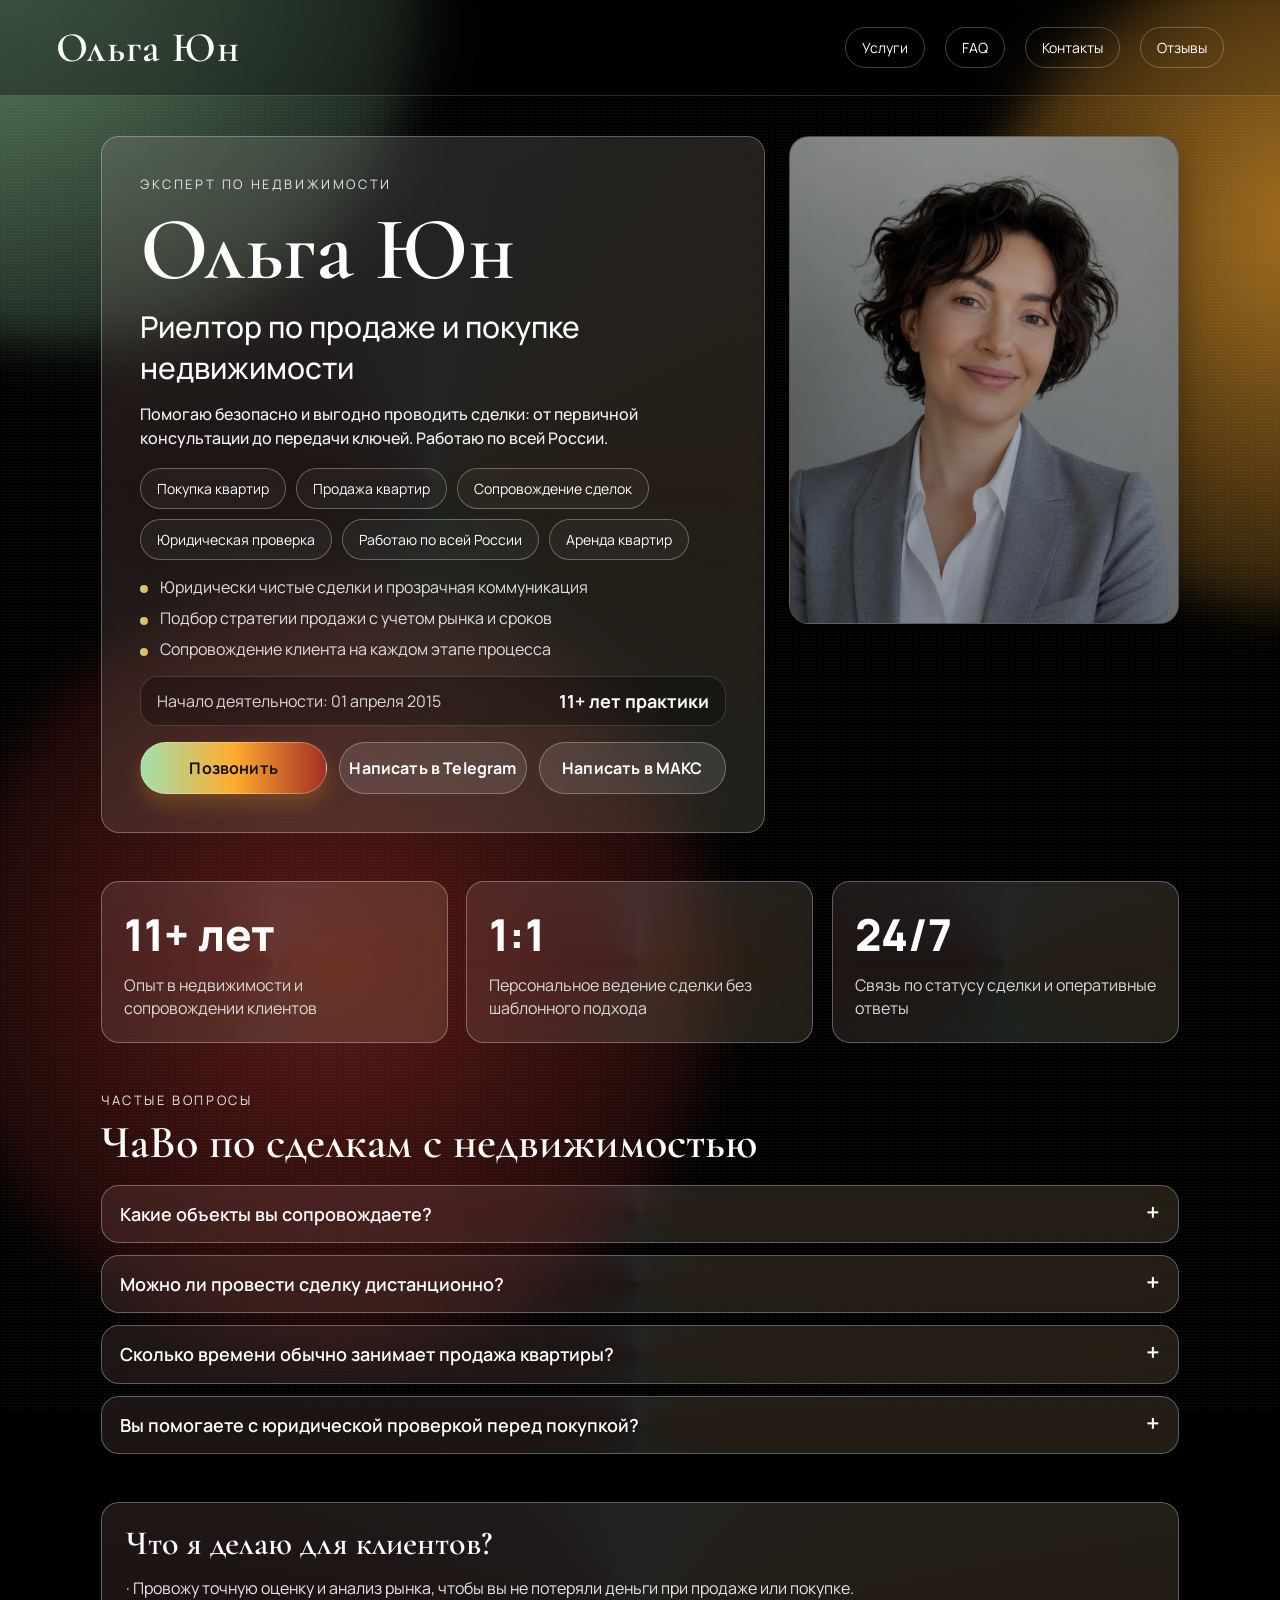
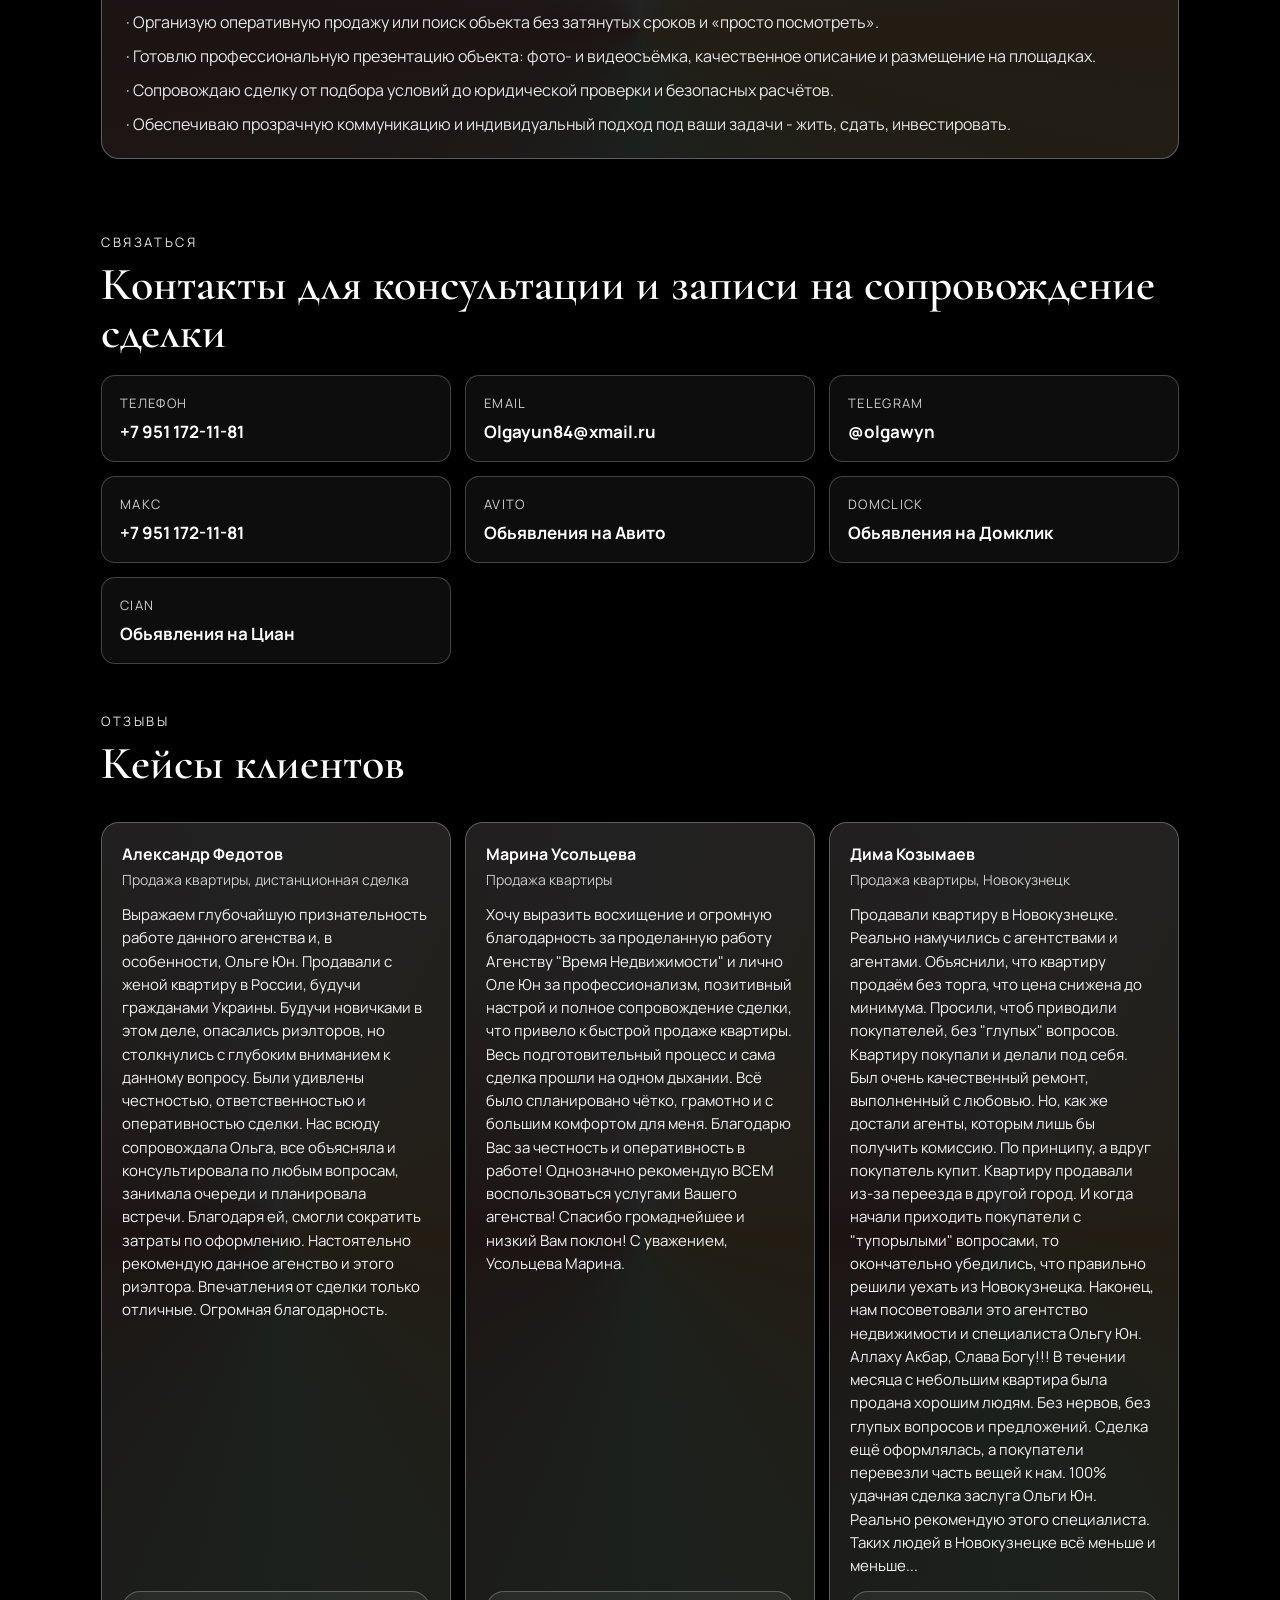
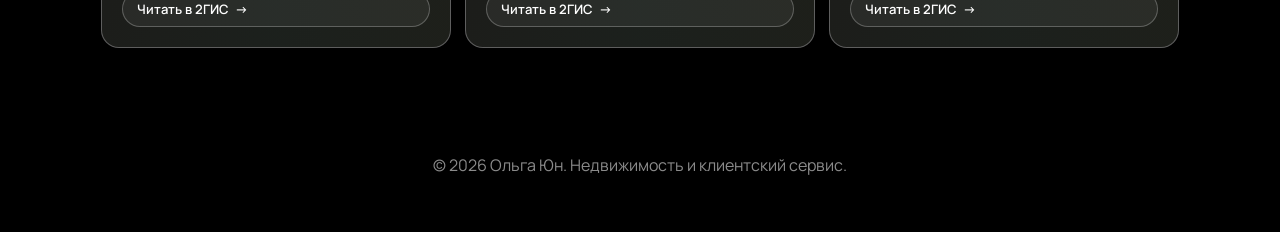
==== commit 53511686: "Add files via upload" ====
--- a/index.html
+++ b/index.html
@@ -62,10 +62,10 @@
     <meta name="twitter:image" content="https://olga-yun.ru/image.png" />
 
     <title>Риелтор Ольга Юн | Сопровождение сделок с недвижимостью по всей России</title>
-    <script type="module" crossorigin src="/index-D3MCAqJw.js"></script>
-    <link rel="stylesheet" crossorigin href="/index-BSH1xPRF.css">
+    <script type="module" crossorigin src="/index.js"></script>
+    <link rel="stylesheet" crossorigin href="/index.css">
   </head>
   <body>
-    <div id="root"><div class="page-shell"><div class="backdrop" aria-hidden="true"><div class="orb orb-a"></div><div class="orb orb-b"></div><div class="orb orb-c"></div><div class="grain"></div></div><header class="top-nav"><span class="brand-mark">Ольга Юн</span><nav><a href="#services">Услуги</a><a href="#faq">FAQ</a><a href="#contacts">Контакты</a><a href="#reviews">Отзывы</a></nav></header><main class="content"><section id="services" class="hero-grid"><section class="photo-card reveal" data-reveal="true"><div class="photo-frame photo-frame--portrait"><img class="photo-image" src="/image.png" alt="Портрет Ольги Юн" loading="eager"/><div class="photo-edge-shade" aria-hidden="true"></div></div></section><article class="hero-card glass-card reveal" data-reveal="true"><p class="eyebrow">Эксперт по недвижимости</p><h1>Ольга Юн</h1><p class="lead">Риелтор по продаже и покупке недвижимости</p><p class="description">Помогаю безопасно и выгодно проводить сделки: от первичной консультации до передачи ключей. Работаю по всей России.</p><div class="tag-row"><span class="activity-tag">Покупка квартир</span><span class="activity-tag">Продажа квартир</span><span class="activity-tag">Сопровождение сделок</span><span class="activity-tag">Юридическая проверка</span><span class="activity-tag">Работаю по всей России</span><span class="activity-tag">Аренда квартир</span></div><ul class="value-list"><li>Юридически чистые сделки и прозрачная коммуникация</li><li>Подбор стратегии продажи с учетом рынка и сроков</li><li>Сопровождение клиента на каждом этапе процесса</li></ul><div class="experience-line"><span>Начало деятельности: <!-- -->01 апреля 2015</span><strong>11<!-- -->+ лет практики</strong></div><div class="actions"><a class="primary-btn" href="tel:+79511721181">Позвонить</a><a class="ghost-btn" href="https://t.me/olgawyn" target="_blank" rel="noreferrer">Написать в Telegram</a><a class="ghost-btn" href="https://max.ru/u/f9LHodD0cOJdbl1NSS8zZmJtOGxijgiGOlLNstz_nhcj_lwuU9fuco1yhjs" target="_blank" rel="noreferrer">Написать в МАКС</a></div></article></section><section class="metrics reveal" data-reveal="true"><article class="metric-card glass-card"><p class="metric-value">11+ лет</p><p class="metric-caption">Опыт в недвижимости и сопровождении клиентов</p></article><article class="metric-card glass-card"><p class="metric-value">1:1</p><p class="metric-caption">Персональное ведение сделки без шаблонного подхода</p></article><article class="metric-card glass-card"><p class="metric-value">24/7</p><p class="metric-caption">Связь по статусу сделки и оперативные ответы</p></article></section><section id="faq" class="faq-section reveal" data-reveal="true"><header class="section-heading"><p class="eyebrow">Частые вопросы</p><h2>ЧаВо по сделкам с недвижимостью</h2></header><div class="faq-grid"><details class="faq-card glass-card reveal faq-card--reveal" data-reveal="true" style="transition-delay:90ms;transition-duration:620ms, 620ms;--reveal-x:-22px;--reveal-y:18px"><summary>Какие объекты вы сопровождаете?</summary><p>Сопровождаю сделки с квартирами и частными домами: от оценки объекта и маркетинга до безопасных расчетов и передачи ключей. Работаю по всей России.</p></details><details class="faq-card glass-card reveal faq-card--reveal" data-reveal="true" style="transition-delay:220ms;transition-duration:700ms, 700ms;--reveal-x:22px;--reveal-y:28px"><summary>Можно ли провести сделку дистанционно?</summary><p>Да. Для собственников и покупателей из любого города выстраиваю дистанционный процесс с онлайн-проверкой документов, доверенностями и поэтапным контролем сделки.</p></details><details class="faq-card glass-card reveal faq-card--reveal" data-reveal="true" style="transition-delay:350ms;transition-duration:620ms, 620ms;--reveal-x:-22px;--reveal-y:38px"><summary>Сколько времени обычно занимает продажа квартиры?</summary><p>Срок зависит от локации, цены и состояния объекта. На старте формирую стратегию с прогнозом по срокам экспозиции и планом действий для ускорения продажи.</p></details><details class="faq-card glass-card reveal faq-card--reveal" data-reveal="true" style="transition-delay:480ms;transition-duration:700ms, 700ms;--reveal-x:22px;--reveal-y:18px"><summary>Вы помогаете с юридической проверкой перед покупкой?</summary><p>Да. Проверяю собственников, историю перехода прав, обременения и риски по документам, чтобы минимизировать вероятность оспаривания сделки в будущем.</p></details></div></section><section class="pre-faq-section reveal" data-reveal="true"><article class="pre-faq-card glass-card"><h2>Что я делаю для клиентов?</h2><ul class="pre-faq-list"><li>· Провожу точную оценку и анализ рынка, чтобы вы не потеряли деньги при продаже или покупке.</li><li>· Организую оперативную продажу или поиск объекта без затянутых сроков и «просто посмотреть».</li><li>· Готовлю профессиональную презентацию объекта: фото- и видеосъёмка, качественное описание и размещение на площадках.</li><li>· Сопровождаю сделку от подбора условий до юридической проверки и безопасных расчётов.</li><li>· Обеспечиваю прозрачную коммуникацию и индивидуальный подход под ваши задачи - жить, сдать, инвестировать.</li></ul></article></section><section id="contacts" class="contacts reveal" data-reveal="true"><header class="section-heading"><p class="eyebrow">Связаться</p><h2>Контакты для консультации и записи на сопровождение сделки</h2></header><ul class="contact-links"><li><a href="tel:+79511721181" rel="noreferrer"><span>Телефон</span><strong>+7 951 172-11-81</strong></a></li><li><a href="mailto:Olgayun84@xmail.ru" rel="noreferrer"><span>Email</span><strong>Olgayun84@xmail.ru</strong></a></li><li><a href="https://t.me/olgawyn" target="_blank" rel="noreferrer"><span>Telegram</span><strong>@olgawyn</strong></a></li><li><a href="https://max.ru/u/f9LHodD0cOJdbl1NSS8zZmJtOGxijgiGOlLNstz_nhcj_lwuU9fuco1yhjs" target="_blank" rel="noreferrer"><span>МАКС</span><strong>+7 951 172-11-81</strong></a></li><li><a href="https://www.avito.ru/user/22b0368b886b44071c741fa6b21a0d8c/profile/all/nedvizhimost?src=sharing&amp;sellerId=22b0368b886b44071c741fa6b21a0d8c" target="_blank" rel="noreferrer"><span>Avito</span><strong>Обьявления на Авито</strong></a></li><li><a href="https://agencies.domclick.ru/agent/48265669" target="_blank" rel="noreferrer"><span>Domclick</span><strong>Обьявления на Домклик</strong></a></li></ul></section><section id="reviews"><section class="reviews reveal" data-reveal="true"><header class="section-heading"><p class="eyebrow">Отзывы</p><h2>Кейсы клиентов</h2></header><div class="reviews-grid"><article class="review-card glass-card"><div class="review-meta"><strong>Александр Федотов</strong><span>Продажа квартиры, дистанционная сделка</span></div><p class="review-text">Выражаем глубочайшую признательность работе данного агенства и, в особенности, Ольге Юн. Продавали с женой квартиру в России, будучи гражданами Украины. Будучи новичками в этом деле, опасались риэлторов, но столкнулись с глубоким вниманием к данному вопросу. Были удивлены честностью, ответственностью и оперативностью сделки. Нас всюду сопровождала Ольга, все объясняла и консультировала по любым вопросам, занимала очереди и планировала встречи. Благодаря ей, смогли сократить затраты по оформлению. Настоятельно рекомендую данное агенство и этого риэлтора. Впечатления от сделки только отличные. Огромная благодарность.</p><a class="review-source" href="https://2gis.com/reviews/844954211502492/review/12868748" target="_blank" rel="noopener noreferrer">Читать в 2ГИС<span aria-hidden="true">→</span></a></article><article class="review-card glass-card"><div class="review-meta"><strong>Марина Усольцева</strong><span>Продажа квартиры</span></div><p class="review-text">Хочу выразить восхищение и огромную благодарность за проделанную работу Агенству &quot;Время Недвижимости&quot; и лично Оле Юн за профессионализм, позитивный настрой и полное сопровождение сделки, что привело к быстрой продаже квартиры. Весь подготовительный процесс и сама сделка прошли на одном дыхании. Всё было спланировано чётко, грамотно и с большим комфортом для меня. Благодарю Вас за честность и оперативность в работе! Однозначно рекомендую ВСЕМ воспользоваться услугами Вашего агенства! Спасибо громаднейшее и низкий Вам поклон! С уважением, Усольцева Марина.</p><a class="review-source" href="https://2gis.ru/novokuznetsk/firm/844954211502492/tab/reviews/review/8947199" target="_blank" rel="noopener noreferrer">Читать в 2ГИС<span aria-hidden="true">→</span></a></article><article class="review-card glass-card"><div class="review-meta"><strong>Дима Козымаев</strong><span>Продажа квартиры, Новокузнецк</span></div><p class="review-text">Продавали квартиру в Новокузнецке. Реально намучились с агентствами и агентами. Объяснили, что квартиру продаём без торга, что цена снижена до минимума. Просили, чтоб приводили покупателей, без &quot;глупых&quot; вопросов. Квартиру покупали и делали под себя. Был очень качественный ремонт, выполненный с любовью. Но, как же достали агенты, которым лишь бы получить комиссию. По принципу, а вдруг покупатель купит. Квартиру продавали из-за переезда в другой город. И когда начали приходить покупатели с &quot;тупорылыми&quot; вопросами, то окончательно убедились, что правильно решили уехать из Новокузнецка. Наконец, нам посоветовали это агентство недвижимости и специалиста Ольгу Юн. Аллаху Акбар, Слава Богу!!! В течении месяца с небольшим квартира была продана хорошим людям. Без нервов, без глупых вопросов и предложений. Сделка ещё оформлялась, а покупатели перевезли часть вещей к нам. 100% удачная сделка заслуга Ольги Юн. Реально рекомендую этого специалиста. Таких людей в Новокузнецке всё меньше и меньше...</p><a class="review-source" href="https://2gis.ru/novokuznetsk/firm/844954211502492/tab/reviews/review/9299232" target="_blank" rel="noopener noreferrer">Читать в 2ГИС<span aria-hidden="true">→</span></a></article></div></section></section><script type="application/ld+json">{"@context":"https://schema.org","@type":"RealEstateAgent","@id":"https://olga-yun.ru/#realestateagent","name":"Ольга Юн","description":"Помогаю безопасно и выгодно проводить сделки: от первичной консультации до передачи ключей. Работаю по всей России.","areaServed":[{"@type":"Country","name":"Россия"}],"address":{"@type":"PostalAddress","addressCountry":"RU"},"telephone":"+7 951 172-11-81","email":"Olgayun84@xmail.ru","url":"https://olga-yun.ru/","image":"https://olga-yun.ru/image.png","priceRange":"₽₽","openingHoursSpecification":[{"@type":"OpeningHoursSpecification","dayOfWeek":["Monday","Tuesday","Wednesday","Thursday","Friday","Saturday","Sunday"],"opens":"09:00","closes":"21:00"}],"sameAs":["https://t.me/olgawyn"],"knowsAbout":["Продажа квартиры","Покупка недвижимости","Юридическое сопровождение сделки","Подбор недвижимости","Дистанционные сделки с недвижимостью"],"makesOffer":[{"@type":"Offer","itemOffered":{"@type":"Service","name":"Продажа квартир и вторичной недвижимости","description":"Помогаю оценить объект, подготовить пакет документов и согласовать безопасную форму расчетов по сделке.","areaServed":{"@type":"Country","name":"Россия"}}},{"@type":"Offer","itemOffered":{"@type":"Service","name":"Подбор и покупка недвижимости","description":"Сопровождаю покупателя от первичного брифа до регистрации права собственности с учетом бюджета и сроков.","areaServed":{"@type":"Country","name":"Россия"}}},{"@type":"Offer","itemOffered":{"@type":"Service","name":"Дистанционные сделки и сложные цепочки","description":"Веду удаленное сопровождение и цепочки с несколькими участниками, чтобы сделка прошла в запланированные сроки.","areaServed":{"@type":"Country","name":"Россия"}}},{"@type":"Offer","itemOffered":{"@type":"Service","name":"Юридическое сопровождение сделок","description":"Помогаю провести продажу, покупку или обмен недвижимости с фокусом на юридическую безопасность и прозрачные расчеты между сторонами.","areaServed":{"@type":"Country","name":"Россия"}}}]}</script><script type="application/ld+json">{"@context":"https://schema.org","@type":"Person","@id":"https://olga-yun.ru/#person","name":"Ольга Юн","jobTitle":"Риелтор по продаже и покупке недвижимости","description":"Помогаю безопасно и выгодно проводить сделки: от первичной консультации до передачи ключей. Работаю по всей России.","image":"https://olga-yun.ru/image.png","telephone":"+7 951 172-11-81","email":"Olgayun84@xmail.ru","url":"https://olga-yun.ru/","sameAs":["https://t.me/olgawyn"],"worksFor":{"@id":"https://olga-yun.ru/#realestateagent"},"areaServed":"Вся Россия"}</script><script type="application/ld+json">{"@context":"https://schema.org","@type":"BreadcrumbList","itemListElement":[{"@type":"ListItem","position":1,"name":"Главная","item":"https://olga-yun.ru/"},{"@type":"ListItem","position":2,"name":"Услуги риелтора","item":"https://olga-yun.ru/#services"},{"@type":"ListItem","position":3,"name":"FAQ","item":"https://olga-yun.ru/#faq"},{"@type":"ListItem","position":4,"name":"Контакты","item":"https://olga-yun.ru/#contacts"}]}</script><script type="application/ld+json">{"@context":"https://schema.org","@type":"FAQPage","mainEntity":[{"@type":"Question","name":"Какие объекты вы сопровождаете?","acceptedAnswer":{"@type":"Answer","text":"Сопровождаю сделки с квартирами и частными домами: от оценки объекта и маркетинга до безопасных расчетов и передачи ключей. Работаю по всей России."}},{"@type":"Question","name":"Можно ли провести сделку дистанционно?","acceptedAnswer":{"@type":"Answer","text":"Да. Для собственников и покупателей из любого города выстраиваю дистанционный процесс с онлайн-проверкой документов, доверенностями и поэтапным контролем сделки."}},{"@type":"Question","name":"Сколько времени обычно занимает продажа квартиры?","acceptedAnswer":{"@type":"Answer","text":"Срок зависит от локации, цены и состояния объекта. На старте формирую стратегию с прогнозом по срокам экспозиции и планом действий для ускорения продажи."}},{"@type":"Question","name":"Вы помогаете с юридической проверкой перед покупкой?","acceptedAnswer":{"@type":"Answer","text":"Да. Проверяю собственников, историю перехода прав, обременения и риски по документам, чтобы минимизировать вероятность оспаривания сделки в будущем."}}]}</script></main><footer class="footer"><p>© <!-- -->2026<!-- --> <!-- -->Ольга Юн<!-- -->. Недвижимость и клиентский сервис.</p></footer></div></div>
+    <div id="root"><div class="page-shell"><div class="backdrop" aria-hidden="true"><div class="orb orb-a"></div><div class="orb orb-b"></div><div class="orb orb-c"></div><div class="grain"></div></div><header class="top-nav"><span class="brand-mark">Ольга Юн</span><nav><a href="#services">Услуги</a><a href="#faq">FAQ</a><a href="#contacts">Контакты</a><a href="#reviews">Отзывы</a></nav></header><main class="content"><section id="services" class="hero-grid"><section class="photo-card reveal" data-reveal="true"><div class="photo-frame photo-frame--portrait"><img class="photo-image" src="/image.png" alt="Портрет Ольги Юн" loading="eager"/><div class="photo-edge-shade" aria-hidden="true"></div></div></section><article class="hero-card glass-card reveal" data-reveal="true" data-reveal-mobile-immediate="true"><p class="eyebrow">Эксперт по недвижимости</p><h1>Ольга Юн</h1><p class="lead">Риелтор по продаже и покупке недвижимости</p><p class="description">Помогаю безопасно и выгодно проводить сделки: от первичной консультации до передачи ключей. Работаю по всей России.</p><div class="tag-row"><span class="activity-tag">Покупка квартир</span><span class="activity-tag">Продажа квартир</span><span class="activity-tag">Сопровождение сделок</span><span class="activity-tag">Юридическая проверка</span><span class="activity-tag">Работаю по всей России</span><span class="activity-tag">Аренда квартир</span></div><ul class="value-list"><li>Юридически чистые сделки и прозрачная коммуникация</li><li>Подбор стратегии продажи с учетом рынка и сроков</li><li>Сопровождение клиента на каждом этапе процесса</li></ul><div class="experience-line"><span>Начало деятельности: <!-- -->01 апреля 2015</span><strong>11<!-- -->+ лет практики</strong></div><div class="actions"><a class="primary-btn" href="tel:+79511721181">Позвонить</a><a class="ghost-btn" href="https://t.me/olgawyn" target="_blank" rel="noreferrer">Написать в Telegram</a><a class="ghost-btn" href="https://max.ru/u/f9LHodD0cOJdbl1NSS8zZmJtOGxijgiGOlLNstz_nhcj_lwuU9fuco1yhjs" target="_blank" rel="noreferrer">Написать в МАКС</a></div></article></section><section class="metrics reveal" data-reveal="true"><article class="metric-card glass-card"><p class="metric-value">11+ лет</p><p class="metric-caption">Опыт в недвижимости и сопровождении клиентов</p></article><article class="metric-card glass-card"><p class="metric-value">1:1</p><p class="metric-caption">Персональное ведение сделки без шаблонного подхода</p></article><article class="metric-card glass-card"><p class="metric-value">24/7</p><p class="metric-caption">Связь по статусу сделки и оперативные ответы</p></article></section><section id="faq" class="faq-section reveal" data-reveal="true"><header class="section-heading"><p class="eyebrow">Частые вопросы</p><h2>ЧаВо по сделкам с недвижимостью</h2></header><div class="faq-grid"><details class="faq-card glass-card reveal faq-card--reveal" data-reveal="true" style="transition-delay:90ms;transition-duration:620ms, 620ms;--reveal-x:-22px;--reveal-y:18px"><summary>Какие объекты вы сопровождаете?</summary><p>Сопровождаю сделки с квартирами и частными домами: от оценки объекта и маркетинга до безопасных расчетов и передачи ключей. Работаю по всей России.</p></details><details class="faq-card glass-card reveal faq-card--reveal" data-reveal="true" style="transition-delay:220ms;transition-duration:700ms, 700ms;--reveal-x:22px;--reveal-y:28px"><summary>Можно ли провести сделку дистанционно?</summary><p>Да. Для собственников и покупателей из любого города выстраиваю дистанционный процесс с онлайн-проверкой документов, доверенностями и поэтапным контролем сделки.</p></details><details class="faq-card glass-card reveal faq-card--reveal" data-reveal="true" style="transition-delay:350ms;transition-duration:620ms, 620ms;--reveal-x:-22px;--reveal-y:38px"><summary>Сколько времени обычно занимает продажа квартиры?</summary><p>Срок зависит от локации, цены и состояния объекта. На старте формирую стратегию с прогнозом по срокам экспозиции и планом действий для ускорения продажи.</p></details><details class="faq-card glass-card reveal faq-card--reveal" data-reveal="true" style="transition-delay:480ms;transition-duration:700ms, 700ms;--reveal-x:22px;--reveal-y:18px"><summary>Вы помогаете с юридической проверкой перед покупкой?</summary><p>Да. Проверяю собственников, историю перехода прав, обременения и риски по документам, чтобы минимизировать вероятность оспаривания сделки в будущем.</p></details></div></section><section class="pre-faq-section reveal" data-reveal="true"><article class="pre-faq-card glass-card"><h2>Что я делаю для клиентов?</h2><ul class="pre-faq-list"><li>· Провожу точную оценку и анализ рынка, чтобы вы не потеряли деньги при продаже или покупке.</li><li>· Организую оперативную продажу или поиск объекта без затянутых сроков и «просто посмотреть».</li><li>· Готовлю профессиональную презентацию объекта: фото- и видеосъёмка, качественное описание и размещение на площадках.</li><li>· Сопровождаю сделку от подбора условий до юридической проверки и безопасных расчётов.</li><li>· Обеспечиваю прозрачную коммуникацию и индивидуальный подход под ваши задачи - жить, сдать, инвестировать.</li></ul></article></section><section id="contacts" class="contacts reveal" data-reveal="true"><header class="section-heading"><p class="eyebrow">Связаться</p><h2>Контакты для консультации и записи на сопровождение сделки</h2></header><ul class="contact-links"><li><a href="tel:+79511721181" rel="noreferrer"><span>Телефон</span><strong>+7 951 172-11-81</strong></a></li><li><a href="mailto:Olgayun84@xmail.ru" rel="noreferrer"><span>Email</span><strong>Olgayun84@xmail.ru</strong></a></li><li><a href="https://t.me/olgawyn" target="_blank" rel="noreferrer"><span>Telegram</span><strong>@olgawyn</strong></a></li><li><a href="https://max.ru/u/f9LHodD0cOJdbl1NSS8zZmJtOGxijgiGOlLNstz_nhcj_lwuU9fuco1yhjs" target="_blank" rel="noreferrer"><span>МАКС</span><strong>+7 951 172-11-81</strong></a></li><li><a href="https://www.avito.ru/user/22b0368b886b44071c741fa6b21a0d8c/profile/all/nedvizhimost?src=sharing&amp;sellerId=22b0368b886b44071c741fa6b21a0d8c" target="_blank" rel="noreferrer"><span>Avito</span><strong>Обьявления на Авито</strong></a></li><li><a href="https://agencies.domclick.ru/agent/48265669" target="_blank" rel="noreferrer"><span>Domclick</span><strong>Обьявления на Домклик</strong></a></li><li><a href="https://www.cian.ru/agents/104623564" target="_blank" rel="noreferrer"><span>Cian</span><strong>Обьявления на Циан</strong></a></li></ul></section><section id="reviews"><section class="reviews reveal" data-reveal="true" data-reveal-early="true"><header class="section-heading"><p class="eyebrow">Отзывы</p><h2>Кейсы клиентов</h2></header><div class="reviews-grid"><article class="review-card glass-card"><div class="review-meta"><strong>Александр Федотов</strong><span>Продажа квартиры, дистанционная сделка</span></div><p class="review-text">Выражаем глубочайшую признательность работе данного агенства и, в особенности, Ольге Юн. Продавали с женой квартиру в России, будучи гражданами Украины. Будучи новичками в этом деле, опасались риэлторов, но столкнулись с глубоким вниманием к данному вопросу. Были удивлены честностью, ответственностью и оперативностью сделки. Нас всюду сопровождала Ольга, все объясняла и консультировала по любым вопросам, занимала очереди и планировала встречи. Благодаря ей, смогли сократить затраты по оформлению. Настоятельно рекомендую данное агенство и этого риэлтора. Впечатления от сделки только отличные. Огромная благодарность.</p><a class="review-source" href="https://2gis.com/reviews/844954211502492/review/12868748" target="_blank" rel="noopener noreferrer">Читать в 2ГИС<span aria-hidden="true">→</span></a></article><article class="review-card glass-card"><div class="review-meta"><strong>Марина Усольцева</strong><span>Продажа квартиры</span></div><p class="review-text">Хочу выразить восхищение и огромную благодарность за проделанную работу Агенству &quot;Время Недвижимости&quot; и лично Оле Юн за профессионализм, позитивный настрой и полное сопровождение сделки, что привело к быстрой продаже квартиры. Весь подготовительный процесс и сама сделка прошли на одном дыхании. Всё было спланировано чётко, грамотно и с большим комфортом для меня. Благодарю Вас за честность и оперативность в работе! Однозначно рекомендую ВСЕМ воспользоваться услугами Вашего агенства! Спасибо громаднейшее и низкий Вам поклон! С уважением, Усольцева Марина.</p><a class="review-source" href="https://2gis.ru/novokuznetsk/firm/844954211502492/tab/reviews/review/8947199" target="_blank" rel="noopener noreferrer">Читать в 2ГИС<span aria-hidden="true">→</span></a></article><article class="review-card glass-card"><div class="review-meta"><strong>Дима Козымаев</strong><span>Продажа квартиры, Новокузнецк</span></div><p class="review-text">Продавали квартиру в Новокузнецке. Реально намучились с агентствами и агентами. Объяснили, что квартиру продаём без торга, что цена снижена до минимума. Просили, чтоб приводили покупателей, без &quot;глупых&quot; вопросов. Квартиру покупали и делали под себя. Был очень качественный ремонт, выполненный с любовью. Но, как же достали агенты, которым лишь бы получить комиссию. По принципу, а вдруг покупатель купит. Квартиру продавали из-за переезда в другой город. И когда начали приходить покупатели с &quot;тупорылыми&quot; вопросами, то окончательно убедились, что правильно решили уехать из Новокузнецка. Наконец, нам посоветовали это агентство недвижимости и специалиста Ольгу Юн. Аллаху Акбар, Слава Богу!!! В течении месяца с небольшим квартира была продана хорошим людям. Без нервов, без глупых вопросов и предложений. Сделка ещё оформлялась, а покупатели перевезли часть вещей к нам. 100% удачная сделка заслуга Ольги Юн. Реально рекомендую этого специалиста. Таких людей в Новокузнецке всё меньше и меньше...</p><a class="review-source" href="https://2gis.ru/novokuznetsk/firm/844954211502492/tab/reviews/review/9299232" target="_blank" rel="noopener noreferrer">Читать в 2ГИС<span aria-hidden="true">→</span></a></article></div></section></section><script type="application/ld+json">{"@context":"https://schema.org","@type":"RealEstateAgent","@id":"https://olga-yun.ru/#realestateagent","name":"Ольга Юн","description":"Помогаю безопасно и выгодно проводить сделки: от первичной консультации до передачи ключей. Работаю по всей России.","areaServed":[{"@type":"Country","name":"Россия"}],"address":{"@type":"PostalAddress","addressCountry":"RU"},"telephone":"+7 951 172-11-81","email":"Olgayun84@xmail.ru","url":"https://olga-yun.ru/","image":"https://olga-yun.ru/image.png","priceRange":"₽₽","openingHoursSpecification":[{"@type":"OpeningHoursSpecification","dayOfWeek":["Monday","Tuesday","Wednesday","Thursday","Friday","Saturday","Sunday"],"opens":"09:00","closes":"21:00"}],"sameAs":["https://t.me/olgawyn"],"knowsAbout":["Продажа квартиры","Покупка недвижимости","Юридическое сопровождение сделки","Подбор недвижимости","Дистанционные сделки с недвижимостью"],"makesOffer":[{"@type":"Offer","itemOffered":{"@type":"Service","name":"Продажа квартир и вторичной недвижимости","description":"Помогаю оценить объект, подготовить пакет документов и согласовать безопасную форму расчетов по сделке.","areaServed":{"@type":"Country","name":"Россия"}}},{"@type":"Offer","itemOffered":{"@type":"Service","name":"Подбор и покупка недвижимости","description":"Сопровождаю покупателя от первичного брифа до регистрации права собственности с учетом бюджета и сроков.","areaServed":{"@type":"Country","name":"Россия"}}},{"@type":"Offer","itemOffered":{"@type":"Service","name":"Дистанционные сделки и сложные цепочки","description":"Веду удаленное сопровождение и цепочки с несколькими участниками, чтобы сделка прошла в запланированные сроки.","areaServed":{"@type":"Country","name":"Россия"}}},{"@type":"Offer","itemOffered":{"@type":"Service","name":"Юридическое сопровождение сделок","description":"Помогаю провести продажу, покупку или обмен недвижимости с фокусом на юридическую безопасность и прозрачные расчеты между сторонами.","areaServed":{"@type":"Country","name":"Россия"}}}]}</script><script type="application/ld+json">{"@context":"https://schema.org","@type":"Person","@id":"https://olga-yun.ru/#person","name":"Ольга Юн","jobTitle":"Риелтор по продаже и покупке недвижимости","description":"Помогаю безопасно и выгодно проводить сделки: от первичной консультации до передачи ключей. Работаю по всей России.","image":"https://olga-yun.ru/image.png","telephone":"+7 951 172-11-81","email":"Olgayun84@xmail.ru","url":"https://olga-yun.ru/","sameAs":["https://t.me/olgawyn"],"worksFor":{"@id":"https://olga-yun.ru/#realestateagent"},"areaServed":"Вся Россия"}</script><script type="application/ld+json">{"@context":"https://schema.org","@type":"BreadcrumbList","itemListElement":[{"@type":"ListItem","position":1,"name":"Главная","item":"https://olga-yun.ru/"},{"@type":"ListItem","position":2,"name":"Услуги риелтора","item":"https://olga-yun.ru/#services"},{"@type":"ListItem","position":3,"name":"FAQ","item":"https://olga-yun.ru/#faq"},{"@type":"ListItem","position":4,"name":"Контакты","item":"https://olga-yun.ru/#contacts"}]}</script><script type="application/ld+json">{"@context":"https://schema.org","@type":"FAQPage","mainEntity":[{"@type":"Question","name":"Какие объекты вы сопровождаете?","acceptedAnswer":{"@type":"Answer","text":"Сопровождаю сделки с квартирами и частными домами: от оценки объекта и маркетинга до безопасных расчетов и передачи ключей. Работаю по всей России."}},{"@type":"Question","name":"Можно ли провести сделку дистанционно?","acceptedAnswer":{"@type":"Answer","text":"Да. Для собственников и покупателей из любого города выстраиваю дистанционный процесс с онлайн-проверкой документов, доверенностями и поэтапным контролем сделки."}},{"@type":"Question","name":"Сколько времени обычно занимает продажа квартиры?","acceptedAnswer":{"@type":"Answer","text":"Срок зависит от локации, цены и состояния объекта. На старте формирую стратегию с прогнозом по срокам экспозиции и планом действий для ускорения продажи."}},{"@type":"Question","name":"Вы помогаете с юридической проверкой перед покупкой?","acceptedAnswer":{"@type":"Answer","text":"Да. Проверяю собственников, историю перехода прав, обременения и риски по документам, чтобы минимизировать вероятность оспаривания сделки в будущем."}}]}</script></main><footer class="footer"><p>© <!-- -->2026<!-- --> <!-- -->Ольга Юн<!-- -->. Недвижимость и клиентский сервис.</p></footer></div></div>
   </body>
 </html>
--- a/index.css
+++ b/index.css
@@ -0,0 +1 @@
+@import"https://fonts.googleapis.com/css2?family=Cormorant+Garamond:wght@500;600;700&family=Manrope:wght@300;400;500;600;700;800&display=swap";:root{--color-midnight-canvas: #000000;--color-frost-white: #ffffff;--color-deep-shadow: #181818;--color-whisper-gray: #8b8b8b;--color-misty-gray: #636363;--gradient-deep-ocean-gradient: linear-gradient( 90deg, rgb(160, 224, 171), rgb(255, 172, 46) 50%, rgb(165, 45, 37) );--font-roobert: "Manrope", ui-sans-serif, system-ui, -apple-system, sans-serif;--font-raleway: "Cormorant Garamond", "Times New Roman", serif;--text-body: 16px;--page-max-width: 1078px;--radius-card: 18px;--radius-pill: 75.024px;--glass-bg: rgba(255, 255, 255, .07);--glass-border: rgba(255, 255, 255, .32);--section-gap: 48px;--header-bg: linear-gradient(90deg, rgba(0, 0, 0, .35), rgba(0, 0, 0, .12))}*{box-sizing:border-box}html,body,#root{min-height:100%}html{scroll-padding-top:104px;background:var(--color-midnight-canvas);overscroll-behavior-y:none}body{position:relative;margin:0;font-family:var(--font-roobert);color:var(--color-frost-white);background:var(--color-midnight-canvas);font-size:var(--text-body);overflow-x:hidden;overscroll-behavior-y:none}body:before{content:"";position:fixed;left:0;right:0;top:0;height:env(safe-area-inset-top,0px);background:var(--header-bg);z-index:10;pointer-events:none}a{color:inherit;text-decoration:none}section[id]{scroll-margin-top:104px}.page-shell{position:relative;isolation:isolate}.backdrop{position:fixed;top:-40vmax;right:-40vmax;bottom:-40vmax;left:-40vmax;z-index:-3;pointer-events:none}.orb{position:absolute;border-radius:50%;mix-blend-mode:screen;filter:blur(24px);opacity:.75;animation:float 16s ease-in-out infinite}.orb-a{width:55vmax;height:55vmax;left:10%;top:8%;background:radial-gradient(circle at 30% 30%,#a0e0abf2,#1212120f)}.orb-b{width:50vmax;height:50vmax;right:8%;top:25%;animation-delay:-5s;background:radial-gradient(circle at 55% 40%,#ffac2ee0,#15151514)}.orb-c{width:60vmax;height:60vmax;left:20%;bottom:3%;animation-delay:-10s;background:radial-gradient(circle at 50% 50%,#a52d25b8,#00000014)}.grain{position:absolute;top:0;right:0;bottom:0;left:0;opacity:.16;background-image:radial-gradient(rgba(255,255,255,.5) .4px,transparent .4px);background-size:3px 3px}.top-nav{position:sticky;top:0;z-index:11;isolation:isolate;display:flex;justify-content:space-between;align-items:center;padding:calc(22px + env(safe-area-inset-top,0px)) clamp(20px,5vw,56px) 22px;-webkit-backdrop-filter:blur(14px);backdrop-filter:blur(14px);border-bottom:1px solid rgba(255,255,255,.16);background:var(--header-bg)}.brand-mark{font-family:var(--font-raleway);font-size:clamp(30px,4vw,42px);font-weight:600;letter-spacing:.02em;white-space:nowrap}.top-nav nav{display:flex;gap:20px;flex-wrap:wrap}.top-nav nav a{padding:10px 16px;border-radius:var(--radius-pill);border:1px solid rgba(255,255,255,.25);font-size:14px;transition:transform .22s ease,background-color .22s ease}.top-nav nav a:hover{transform:translateY(-2px);background-color:#ffffff1f}.content{width:min(var(--page-max-width),calc(100% - 40px));margin:0 auto;padding:40px 0 72px;display:grid;gap:var(--section-gap)}.hero-grid{display:grid;grid-template-columns:minmax(0,1fr) minmax(280px,390px);grid-template-areas:"info photo";gap:24px;align-items:start}.glass-card{--tilt-x: 0deg;--tilt-y: 0deg;position:relative;background:var(--glass-bg);border:1px solid var(--glass-border);border-radius:var(--radius-card);-webkit-backdrop-filter:blur(20px);backdrop-filter:blur(20px);overflow:hidden;transform:perspective(1100px) rotateX(var(--tilt-x)) rotateY(var(--tilt-y));transition:transform .25s ease,border-color .25s ease}.glass-card:before{content:"";position:absolute;top:-120%;right:-30%;bottom:-120%;left:-30%;background:conic-gradient(from 0deg,#ffffff59,#ffac2e59,#a0e0ab59,#a52d2559,#ffffff59);animation:spin 14s linear infinite;opacity:.2}.glass-card>*{position:relative;z-index:1}.hero-card{grid-area:info;padding:clamp(24px,3vw,38px);display:grid;gap:14px}.eyebrow{margin:0;font-size:13px;text-transform:uppercase;letter-spacing:.2em;color:#e7e7e7}.hero-card h1{margin:0;font-family:var(--font-raleway);font-size:clamp(48px,7vw,92px);font-weight:600;line-height:.95}.lead{margin:0;font-size:clamp(20px,2.8vw,30px);font-weight:500}.description{margin:0;max-width:62ch;line-height:1.5;color:#f7f7f7;font-weight:500}.service-territory{margin:0;color:#e5e5e5;font-size:15px;line-height:1.5}.hero-lorem{margin:0;color:#d9d9d9;line-height:1.58;font-size:15px}.tag-row{display:flex;gap:10px;flex-wrap:wrap;margin-top:4px}.activity-tag{border:1px solid rgba(255,255,255,.3);border-radius:var(--radius-pill);padding:10px 16px;font-size:14px;background-color:#ffffff0a}.value-list{margin:2px 0 0;padding:0;list-style:none;display:grid;gap:8px}.value-list li{position:relative;padding-left:20px;color:#dfdfdf;line-height:1.45}.value-list li:before{content:"";position:absolute;left:0;top:.58em;width:8px;height:8px;border-radius:50%;background:linear-gradient(120deg,#a0e0ab,#ffac2e)}.experience-line{display:flex;gap:14px;justify-content:space-between;align-items:center;padding:12px 16px;border-radius:var(--radius-card);background:#00000047;border:1px solid rgba(255,255,255,.15);flex-wrap:wrap}.experience-line span{color:#d9d9d9}.experience-line strong{font-size:18px}.actions{display:flex;gap:12px;flex-wrap:nowrap;margin-top:2px}.primary-btn,.ghost-btn{flex:1 1 0;display:inline-flex;align-items:center;justify-content:center;min-height:52px;min-width:0;border-radius:var(--radius-pill);padding:12px 16px;border:1px solid rgba(255,255,255,.28);font-size:16px;font-weight:700;line-height:1;letter-spacing:.01em;white-space:nowrap;position:relative;overflow:hidden;transition:transform .22s ease,box-shadow .22s ease,background-color .22s ease}.primary-btn{background-image:var(--gradient-deep-ocean-gradient);color:#141414;box-shadow:0 10px 20px #ffac2e38}.ghost-btn{background-color:#ffffff1c;color:#fff}.primary-btn:after,.ghost-btn:after{content:"";position:absolute;top:-40%;right:-40%;bottom:-40%;left:-40%;background:linear-gradient(120deg,#fff0,#ffffff57,#fff0);transform:translate(-110%) rotate(12deg);transition:transform .34s ease}.primary-btn:hover,.ghost-btn:hover{transform:translateY(-2px);box-shadow:0 12px 24px #00000038}.primary-btn:hover:after,.ghost-btn:hover:after{transform:translate(110%) rotate(12deg)}.photo-card{grid-area:photo;align-self:start;justify-self:end;width:min(100%,390px);padding:0;display:block}.photo-frame{width:100%;aspect-ratio:4 / 5;max-width:none;border-radius:20px;border:1px solid rgba(255,255,255,.24);display:block;position:relative;overflow:hidden;isolation:isolate;background:radial-gradient(130% 100% at 14% 12%,#a0e0ab42,#a0e0ab00),radial-gradient(100% 90% at 84% 100%,#ffac2e47,#ffac2e00),#090c0eeb;margin:0;box-shadow:inset 0 0 0 1px #ffffff14,0 16px 34px #00000057}.photo-frame--portrait{background-color:#020406e6}.photo-image{width:100%;height:100%;display:block;object-fit:cover;object-position:center 18%;transform:scale(1.02);filter:saturate(1.06) contrast(1.04)}.photo-fallback{position:absolute;top:0;right:0;bottom:0;left:0;display:grid;place-items:center}.photo-fallback-glow{position:absolute;top:0;right:0;bottom:0;left:0;background:radial-gradient(90% 80% at 20% 14%,#d5e9d938,#d5e9d900),radial-gradient(80% 84% at 84% 90%,#c67e3347,#c67e3300)}.photo-fallback-silhouette{position:absolute;bottom:0;width:76%;height:84%;border-radius:999px 999px 24px 24px;background:linear-gradient(180deg,#e5e8ebf0,#c7cdd4e6);box-shadow:inset 0 0 0 1px #ffffff42}.photo-fallback-silhouette:before{content:"";position:absolute;top:8%;left:50%;width:46%;aspect-ratio:1 / 1;transform:translate(-50%);border-radius:50%;background:linear-gradient(180deg,#f5f8faf5,#e1e6eceb)}.photo-fallback-silhouette:after{content:"";position:absolute;left:50%;bottom:0;width:84%;height:64%;transform:translate(-50%);border-radius:999px 999px 20px 20px;background:linear-gradient(180deg,#232a34eb,#10141af2)}.photo-edge-shade{position:absolute;top:0;right:0;bottom:0;left:0;pointer-events:none;background:linear-gradient(180deg,#05080c0a,#05080c5c),radial-gradient(130% 100% at 0% 50%,#00000038,#0000);z-index:2}.metrics{display:grid;grid-template-columns:repeat(3,minmax(0,1fr));gap:18px}.metric-card{padding:22px;min-height:150px;display:grid;align-content:space-between;gap:10px}.metric-value{margin:0;font-size:clamp(28px,4vw,44px);font-weight:800}.metric-caption{margin:0;color:#dadada;line-height:1.45}.section-heading{display:grid;gap:10px;margin-bottom:18px}.section-heading h2{margin:0;font-size:clamp(28px,4.5vw,46px);font-family:var(--font-raleway);font-weight:600;line-height:1.04}.section-subtext{margin:0;color:#d8d8d8;line-height:1.52;max-width:72ch}.regional-grid{display:grid;grid-template-columns:repeat(3,minmax(0,1fr));gap:14px}.regional-card{padding:18px;display:grid;gap:12px}.regional-card h3{margin:0;font-size:22px;line-height:1.2;font-family:var(--font-raleway);font-weight:600}.regional-card p{margin:0;line-height:1.5;color:#ececec}.regional-card ul{margin:0;padding-left:20px;display:grid;gap:7px}.regional-card li{color:#dfdfdf;line-height:1.45}.pre-faq-section{margin-bottom:26px}.pre-faq-card{padding:22px 24px;display:grid;gap:14px}.pre-faq-card h2{margin:0;font-size:clamp(24px,3.8vw,34px);font-family:var(--font-raleway);font-weight:600;line-height:1.1}.pre-faq-list{margin:0;padding:0;list-style:none;display:grid;gap:10px}.pre-faq-list li{color:#e6e6e6;line-height:1.5}.faq-grid{display:grid;gap:12px}.faq-card{padding:16px 18px}.faq-card--reveal{transform:translate(var(--reveal-x, 0px),var(--reveal-y, 24px));transition-property:opacity,transform;transition-timing-function:cubic-bezier(.22,1,.36,1)}.faq-card--reveal.is-visible{transform:translate(0)}.faq-card summary{cursor:pointer;font-size:18px;font-weight:600;line-height:1.35;list-style:none;font-family:var(--font-roobert)}.faq-card summary::-webkit-details-marker{display:none}.faq-card summary:after{content:"+";float:right;font-size:24px;line-height:.8}.faq-card[open] summary:after{content:"−"}.faq-card p{margin:12px 0 0;color:#e2e2e2;line-height:1.55}.contact-links{margin:0;padding:0;list-style:none;display:grid;grid-template-columns:repeat(3,minmax(0,1fr));gap:14px}.contact-links li a{display:grid;gap:8px;padding:18px;border-radius:14px;border:1px solid rgba(255,255,255,.22);background:#ffffff0d;transition:transform .22s ease,background-color .22s ease}.contact-links li a:hover{transform:translateY(-3px);background:#ffffff1c}.contact-links span{color:#cdcdcd;font-size:13px;text-transform:uppercase;letter-spacing:.1em}.contact-links strong{font-size:17px;word-break:break-word}.reviews{display:grid;gap:16px}.reviews-grid{display:grid;grid-template-columns:repeat(3,minmax(0,1fr));gap:14px}.review-card{padding:20px;display:grid;gap:14px;grid-template-rows:auto 1fr auto;align-content:start}.review-text{margin:0;line-height:1.55;color:#f2f2f2;font-size:15px;white-space:pre-line}.review-meta{display:grid;gap:5px}.review-meta strong{font-size:16px}.review-meta span{color:#cbcbcb;font-size:14px}.review-source{display:inline-flex;align-items:center;gap:6px;align-self:start;padding:8px 14px;border-radius:var(--radius-pill);border:1px solid rgba(255,255,255,.25);background:#ffffff0f;font-size:13px;font-weight:600;color:#fff;transition:transform .22s ease,background-color .22s ease}.review-source:hover{transform:translateY(-2px);background:#ffffff24}.footer{padding:18px 20px 40px;text-align:center;color:var(--color-whisper-gray)}.reveal{opacity:0;transform:translateY(32px);transition:opacity .56s ease,transform .56s ease}.reveal.is-visible{opacity:1;transform:translateY(0)}@keyframes float{0%,to{transform:translateZ(0) scale(1)}50%{transform:translate3d(0,-4%,0) scale(1.03)}}@keyframes spin{0%{transform:rotate(0)}to{transform:rotate(360deg)}}@media (max-width: 860px){.hero-grid{grid-template-columns:1fr;grid-template-areas:"photo" "info";gap:18px}.photo-card{justify-self:center;width:min(100%,360px)}.metrics,.regional-grid,.contact-links,.reviews-grid{grid-template-columns:1fr 1fr}}@media (max-width: 680px){.top-nav{flex-direction:row;align-items:center;justify-content:space-between;gap:10px;padding:calc(12px + env(safe-area-inset-top,0px)) 14px 12px}.top-nav nav{flex:0 1 auto;justify-content:flex-end;flex-wrap:nowrap!important;gap:6px;min-width:0}.top-nav nav a{display:inline-flex;align-items:center;padding:8px 12px;font-size:13px;line-height:1;white-space:nowrap}.brand-mark{font-size:24px;line-height:1}.content{width:min(var(--page-max-width),calc(100% - 26px));gap:32px;padding-top:24px}.photo-card{width:min(100%,300px)}.photo-frame{width:100%;aspect-ratio:4 / 5}.metrics,.regional-grid,.contact-links,.reviews-grid{grid-template-columns:1fr}.actions{flex-direction:column}.primary-btn,.ghost-btn{text-align:center;width:100%}}@media (max-width: 480px){.top-nav{column-gap:8px;padding:calc(10px + env(safe-area-inset-top,0px)) 12px 10px}.top-nav nav{gap:4px}.top-nav nav a{padding:7px 9px;font-size:12px}.brand-mark{font-size:22px;letter-spacing:0}}@media (max-width: 380px){.top-nav{column-gap:6px;padding-inline:10px}.top-nav nav{gap:3px}.top-nav nav a{padding:6px 7px;font-size:11px}.brand-mark{font-size:20px}}@media (prefers-reduced-motion: reduce){*,*:before,*:after{animation:none!important;transition:none!important;scroll-behavior:auto!important}.reveal{opacity:1;transform:none}}
